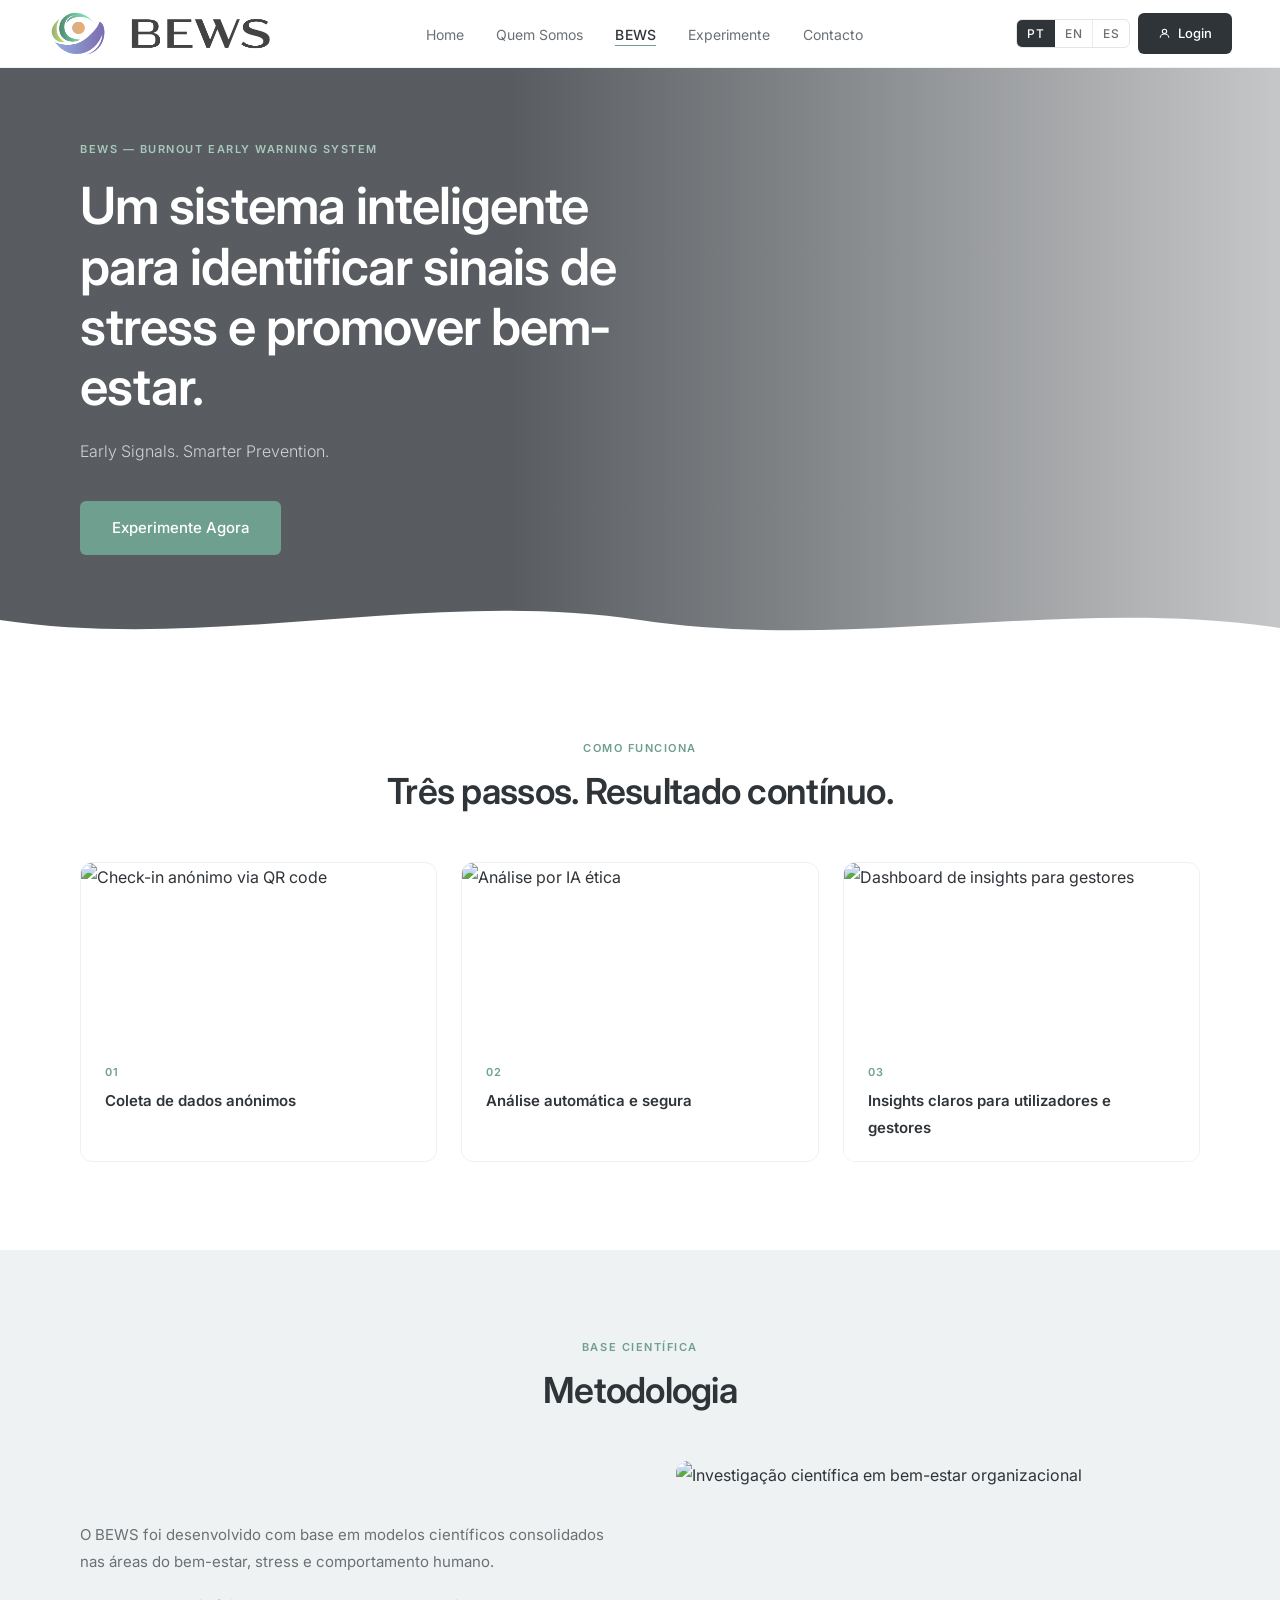
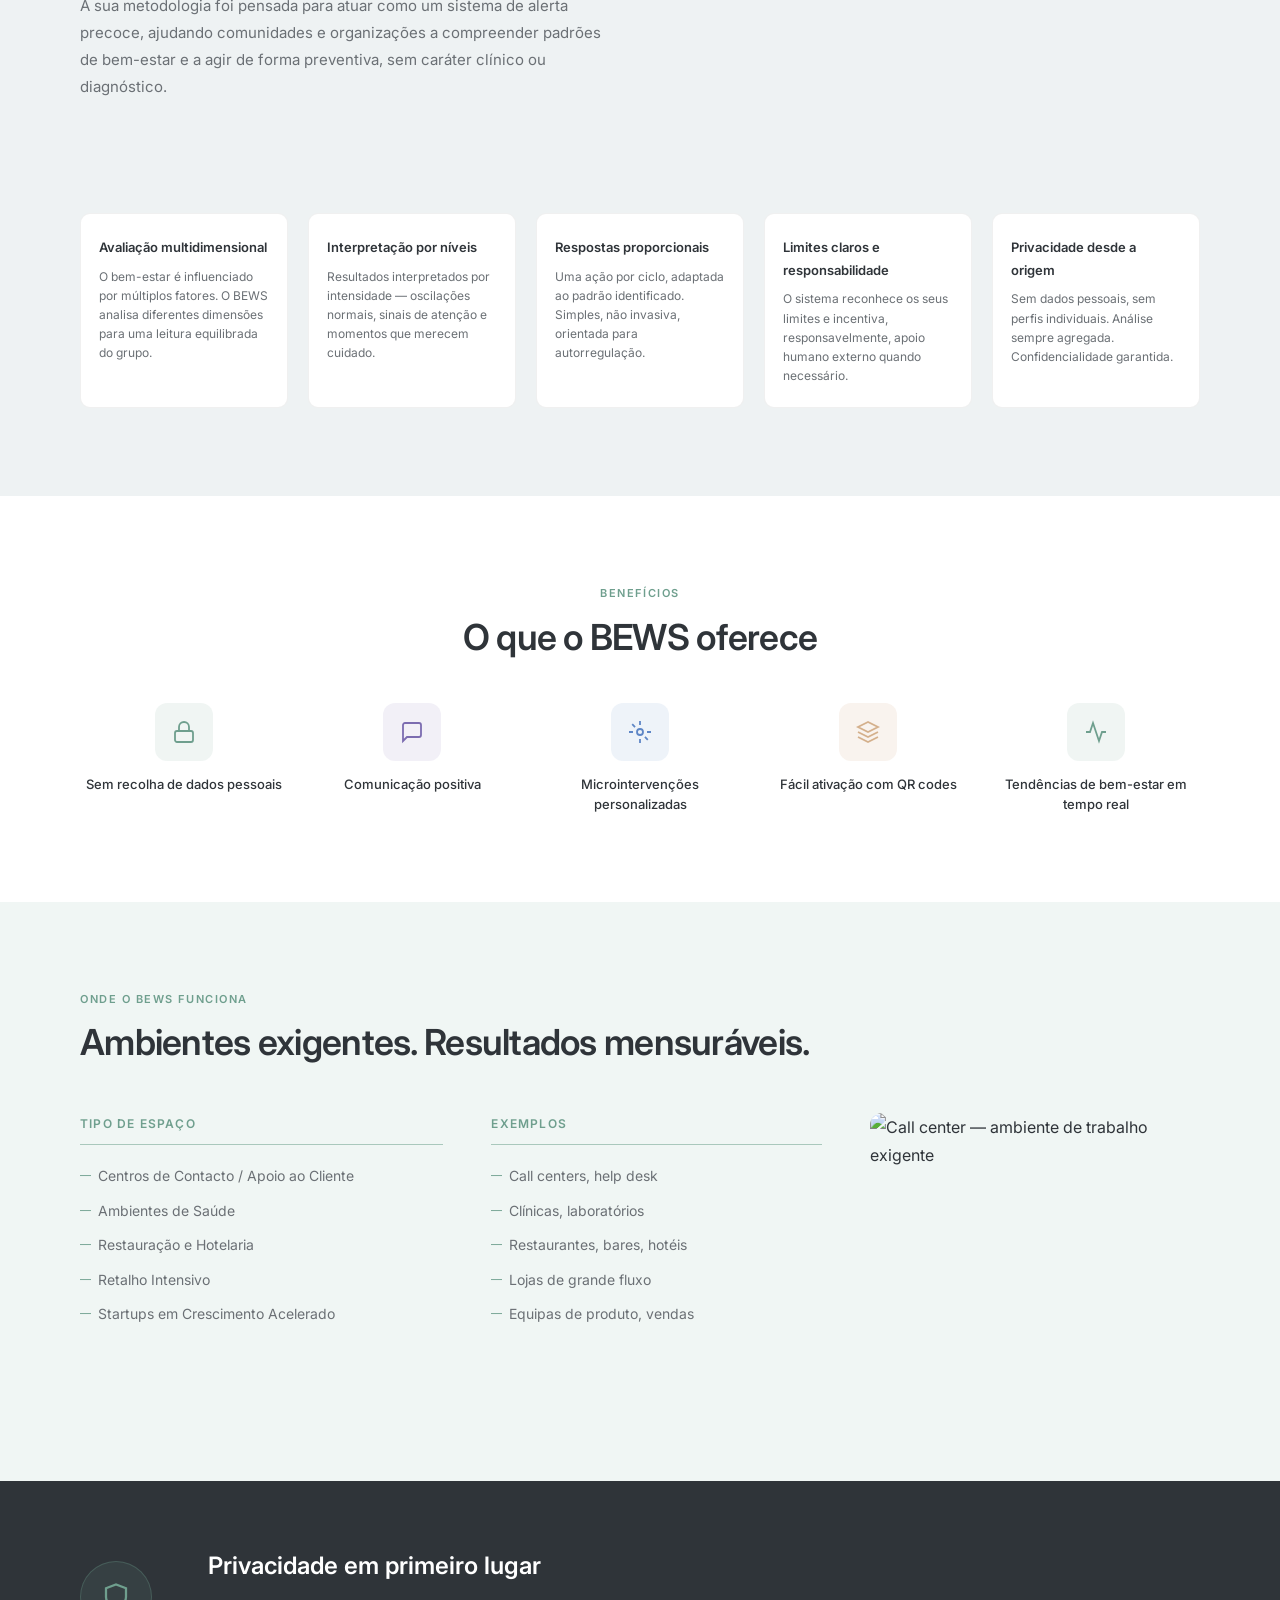
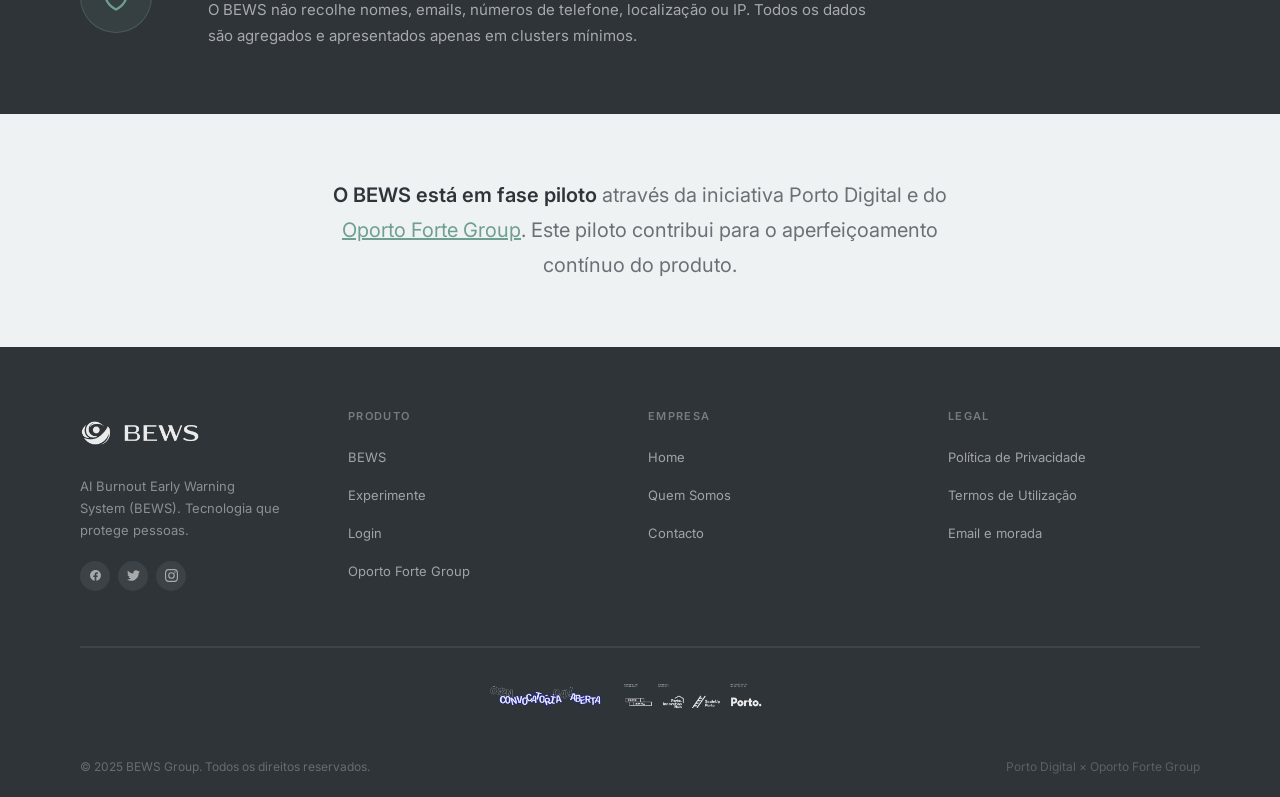
==== bews.html @ 330fe8b8 "Add horizontal logo banner to footer" ====
<!DOCTYPE html>
<html lang="pt">
<head>
<meta charset="UTF-8"/>
<meta name="viewport" content="width=device-width,initial-scale=1.0"/>
<title>BEWS — BEWS Group</title>
<link rel="preconnect" href="https://fonts.googleapis.com"/>
<link href="https://fonts.googleapis.com/css2?family=Inter:wght@300;400;500;600;700&display=swap" rel="stylesheet"/>
<link rel="stylesheet" href="assets/css/styles.css"/>
</head>
<body><nav class="navbar">
  <a class="nav-logo" href="index.html">
    <img src="assets/img/logo.png" alt="BEWS"/>
  </a>
  <ul class="nav-links"><li><a href="index.html" id="nv-home" data-i18n="nav.home">Home</a></li><li><a href="quem-somos.html" id="nv-about" data-i18n="nav.about">Quem Somos</a></li><li><a href="bews.html" id="nv-bews" class="active" data-i18n="nav.bews">BEWS</a></li><li><a href="experimente.html" id="nv-try" data-i18n="nav.try">Experimente</a></li><li><a href="contacto.html" id="nv-contact" data-i18n="nav.contact">Contacto</a></li></ul>
  <div class="nav-right">
    <div class="lang-sw">
      <button class="lang-opt" data-lang="pt" onclick="setLang('pt')">PT</button>
      <button class="lang-opt" data-lang="en" onclick="setLang('en')">EN</button>
      <button class="lang-opt" data-lang="es" onclick="setLang('es')">ES</button>
    </div>
    <a href="login.html" class="btn-login">
      <svg viewBox="0 0 24 24"><circle cx="12" cy="8" r="4"/><path d="M4 20c0-4 3.6-7 8-7s8 3 8 7"/></svg>
      <span data-i18n="nav.login">Login</span>
    </a>
  </div>
</nav>
<div class="page-wrap">

<section class="hero">
  <div class="hero-bg" style="background-image:url('https://images.unsplash.com/photo-1542744173-8e7e53415bb0?w=1400&auto=format&fit=crop&q=80')"></div>
  <div class="hero-ov"></div>
  <div class="hero-content">
    <p class="hero-eyebrow" data-i18n="bews.ey">BEWS — Burnout Early Warning System</p>
    <h1 data-i18n="bews.h1">Um sistema inteligente para identificar sinais de stress e promover bem-estar.</h1>
    <p class="hero-tagline" data-i18n="bews.tag">Early Signals. Smarter Prevention.</p>
    <div class="hero-btns"><a href="experimente.html" class="btn-sage" data-i18n="bews.btn">Experimente Agora</a></div>
  </div>
<div class="hero-wave"><svg viewBox="0 0 1440 64" xmlns="http://www.w3.org/2000/svg" preserveAspectRatio="none"><path d="M0,32 C240,64 480,0 720,32 C960,64 1200,8 1440,40 L1440,64 L0,64 Z" fill="#ffffff"/></svg></div>
</section>

<!-- COMO FUNCIONA -->
<section class="sec bg-white">
  <p class="eyebrow eyebrow-c" data-i18n="bews.how.ey">Como Funciona</p>
  <h2 class="sec-title" style="text-align:center" data-i18n="bews.how.t">Três passos. Resultado contínuo.</h2>
  <div class="how-cards">
    <div class="how-card">
      <div class="how-card-img"><img src="https://images.unsplash.com/photo-1581287053822-fd7bf4f4bfec?w=600&auto=format&fit=crop&q=80" alt="Check-in anónimo via QR code"/></div>
      <div class="how-card-body"><p class="how-card-num">01</p><h4 data-i18n="bews.h1c">Coleta de dados anónimos</h4></div>
    </div>
    <div class="how-card">
      <div class="how-card-img"><img src="https://images.unsplash.com/photo-1551288049-bebda4e38f71?w=600&auto=format&fit=crop&q=80" alt="Análise por IA ética"/></div>
      <div class="how-card-body"><p class="how-card-num">02</p><h4 data-i18n="bews.h2c">Análise automática e segura</h4></div>
    </div>
    <div class="how-card">
      <div class="how-card-img"><img src="https://images.unsplash.com/photo-1460925895917-afdab827c52f?w=600&auto=format&fit=crop&q=80" alt="Dashboard de insights para gestores"/></div>
      <div class="how-card-body"><p class="how-card-num">03</p><h4 data-i18n="bews.h3c">Insights claros para utilizadores e gestores</h4></div>
    </div>
  </div>
</section>

<!-- METODOLOGIA -->
<section class="sec bg-light">
  <p class="eyebrow eyebrow-c" data-i18n="bews.meth.ey">Base Científica</p>
  <h2 class="sec-title" style="text-align:center" data-i18n="bews.meth.t">Metodologia</h2>
  <div class="two-col" style="margin-top:48px">
    <div>
      <p style="font-size:15px;color:var(--mid);line-height:1.82;margin-bottom:16px" data-i18n="bews.meth.b1">O BEWS foi desenvolvido com base em modelos científicos consolidados nas áreas do bem-estar, stress e comportamento humano.</p>
      <p style="font-size:15px;color:var(--mid);line-height:1.82" data-i18n="bews.meth.b2">A sua metodologia foi pensada para atuar como um sistema de alerta precoce, ajudando comunidades e organizações a compreender padrões de bem-estar e a agir de forma preventiva, sem caráter clínico ou diagnóstico.</p>
    </div>
    <div class="photo" style="height:300px">
      <img src="https://images.unsplash.com/photo-1576671081837-49000212a370?w=800&auto=format&fit=crop&q=80" alt="Investigação científica em bem-estar organizacional"/>
    </div>
  </div>
  <div class="feat-grid">
    <div class="feat-item"><h4 data-i18n="f1.t">Avaliação multidimensional</h4><p data-i18n="f1.b">O bem-estar é influenciado por múltiplos fatores. O BEWS analisa diferentes dimensões para uma leitura equilibrada do grupo.</p></div>
    <div class="feat-item"><h4 data-i18n="f2.t">Interpretação por níveis</h4><p data-i18n="f2.b">Resultados interpretados por intensidade — oscilações normais, sinais de atenção e momentos que merecem cuidado.</p></div>
    <div class="feat-item"><h4 data-i18n="f3.t">Respostas proporcionais</h4><p data-i18n="f3.b">Uma ação por ciclo, adaptada ao padrão identificado. Simples, não invasiva, orientada para autorregulação.</p></div>
    <div class="feat-item"><h4 data-i18n="f4.t">Limites claros e responsabilidade</h4><p data-i18n="f4.b">O sistema reconhece os seus limites e incentiva, responsavelmente, apoio humano externo quando necessário.</p></div>
    <div class="feat-item"><h4 data-i18n="f5.t">Privacidade desde a origem</h4><p data-i18n="f5.b">Sem dados pessoais, sem perfis individuais. Análise sempre agregada. Confidencialidade garantida.</p></div>
  </div>
</section>

<!-- BENEFÍCIOS -->
<section class="sec bg-white">
  <p class="eyebrow eyebrow-c" data-i18n="bews.ben.ey">Benefícios</p>
  <h2 class="sec-title" style="text-align:center" data-i18n="bews.ben.t">O que o BEWS oferece</h2>
  <div class="ben-row">
    <div class="ben-item"><div class="ben-icon" style="background:rgba(111,159,142,.1)"><svg width="24" height="24" viewBox="0 0 24 24" fill="none" stroke="#6F9F8E" stroke-width="1.8"><rect x="3" y="11" width="18" height="11" rx="2"/><path d="M7 11V7a5 5 0 0110 0v4"/></svg></div><p data-i18n="b1">Sem recolha de dados pessoais</p></div>
    <div class="ben-item"><div class="ben-icon" style="background:rgba(124,108,176,.1)"><svg width="24" height="24" viewBox="0 0 24 24" fill="none" stroke="#7C6CB0" stroke-width="1.8"><path d="M21 15a2 2 0 01-2 2H7l-4 4V5a2 2 0 012-2h14a2 2 0 012 2z"/></svg></div><p data-i18n="b2">Comunicação positiva</p></div>
    <div class="ben-item"><div class="ben-icon" style="background:rgba(94,134,198,.1)"><svg width="24" height="24" viewBox="0 0 24 24" fill="none" stroke="#5E86C6" stroke-width="1.8"><circle cx="12" cy="12" r="3"/><path d="M12 1v4M12 19v4M4.22 4.22l2.83 2.83M16.95 16.95l2.83 2.83M1 12h4M19 12h4"/></svg></div><p data-i18n="b3">Microintervenções personalizadas</p></div>
    <div class="ben-item"><div class="ben-icon" style="background:rgba(212,176,140,.15)"><svg width="24" height="24" viewBox="0 0 24 24" fill="none" stroke="#D4B08C" stroke-width="1.8"><path d="M12 2L2 7l10 5 10-5-10-5zM2 17l10 5 10-5M2 12l10 5 10-5"/></svg></div><p data-i18n="b4">Fácil ativação com QR codes</p></div>
    <div class="ben-item"><div class="ben-icon" style="background:rgba(111,159,142,.1)"><svg width="24" height="24" viewBox="0 0 24 24" fill="none" stroke="#6F9F8E" stroke-width="1.8"><polyline points="22 12 18 12 15 21 9 3 6 12 2 12"/></svg></div><p data-i18n="b5">Tendências de bem-estar em tempo real</p></div>
  </div>
</section>

<!-- ONDE FUNCIONA -->
<section class="sec bg-sage">
  <p class="eyebrow" data-i18n="bews.where.ey">Onde o BEWS funciona</p>
  <h2 class="sec-title" style="margin-bottom:48px" data-i18n="bews.where.t">Ambientes exigentes. Resultados mensuráveis.</h2>
  <div class="where-grid">
    <div class="where-col">
      <h4 data-i18n="bews.wh1">Tipo de Espaço</h4>
      <ul>
        <li>Centros de Contacto / Apoio ao Cliente</li>
        <li>Ambientes de Saúde</li>
        <li>Restauração e Hotelaria</li>
        <li>Retalho Intensivo</li>
        <li>Startups em Crescimento Acelerado</li>
      </ul>
    </div>
    <div class="where-col">
      <h4 data-i18n="bews.wh2">Exemplos</h4>
      <ul>
        <li>Call centers, help desk</li>
        <li>Clínicas, laboratórios</li>
        <li>Restaurantes, bares, hotéis</li>
        <li>Lojas de grande fluxo</li>
        <li>Equipas de produto, vendas</li>
      </ul>
    </div>
    <div class="photo" style="height:280px">
      <img src="https://images.unsplash.com/photo-1560264280-88b68371db39?w=700&auto=format&fit=crop&q=80" alt="Call center — ambiente de trabalho exigente"/>
    </div>
  </div>
</section>

<!-- PRIVACIDADE -->
<section class="priv-strip">
  <div class="priv-badge"><svg width="30" height="30" viewBox="0 0 24 24" fill="none" stroke="#6F9F8E" stroke-width="1.8"><path d="M12 22s8-4 8-10V5l-8-3-8 3v7c0 6 8 10 8 10z"/></svg></div>
  <div>
    <h2 data-i18n="priv.t">Privacidade em primeiro lugar</h2>
    <p data-i18n="priv.b">O BEWS não recolhe nomes, emails, números de telefone, localização ou IP. Todos os dados são agregados e apresentados apenas em clusters mínimos.</p>
  </div>
</section>

<!-- PILOTO -->
<section class="pilot">
  <p><strong>O BEWS está em fase piloto</strong> através da iniciativa Porto Digital e do <a href="oportoforte.html" style="color:var(--sage);text-decoration:underline">Oporto Forte Group</a>. Este piloto contribui para o aperfeiçoamento contínuo do produto.</p>
</section>

</div>
<footer class="footer">
  <div class="footer-main">
    <div>
      <div class="footer-logo"><img src="assets/img/logo.png" alt="BEWS"/></div>
      <p class="footer-tagline" data-i18n="footer.tag">AI Burnout Early Warning System (BEWS). Tecnologia que protege pessoas.</p>
      <div class="footer-social">
  <div class="soc"><svg viewBox="0 0 24 24"><path d="M12 2C6.477 2 2 6.477 2 12c0 4.991 3.657 9.128 8.438 9.879V14.89h-2.54V12h2.54V9.797c0-2.506 1.492-3.89 3.777-3.89 1.094 0 2.238.195 2.238.195v2.46h-1.26c-1.243 0-1.63.771-1.63 1.562V12h2.773l-.443 2.89h-2.33v6.989C18.343 21.129 22 16.99 22 12c0-5.523-4.477-10-10-10z"/></svg></div>
  <div class="soc"><svg viewBox="0 0 24 24"><path d="M23.953 4.57a10 10 0 01-2.825.775 4.958 4.958 0 002.163-2.723c-.951.555-2.005.959-3.127 1.184a4.92 4.92 0 00-8.384 4.482C7.69 8.095 4.067 6.13 1.64 3.162a4.822 4.822 0 00-.666 2.475c0 1.71.87 3.213 2.188 4.096a4.904 4.904 0 01-2.228-.616v.06a4.923 4.923 0 003.946 4.827 4.996 4.996 0 01-2.212.085 4.936 4.936 0 004.604 3.417 9.867 9.867 0 01-6.102 2.105c-.39 0-.779-.023-1.17-.067a13.995 13.995 0 007.557 2.209c9.053 0 13.998-7.496 13.998-13.985 0-.21 0-.42-.015-.63A9.935 9.935 0 0024 4.59z"/></svg></div>
  <div class="soc"><svg viewBox="0 0 24 24"><path d="M12 0C8.74 0 8.333.015 7.053.072 5.775.132 4.905.333 4.14.63c-.789.306-1.459.717-2.126 1.384S.935 3.35.63 4.14C.333 4.905.131 5.775.072 7.053.012 8.333 0 8.74 0 12c0 3.259.014 3.668.072 4.948.06 1.277.261 2.148.558 2.913.306.788.717 1.459 1.384 2.126.667.666 1.336 1.079 2.126 1.384.766.296 1.636.499 2.913.558C8.333 23.988 8.74 24 12 24s3.668-.014 4.948-.072c1.277-.06 2.148-.262 2.913-.558.788-.306 1.459-.718 2.126-1.384.666-.667 1.079-1.335 1.384-2.126.296-.765.499-1.636.558-2.913.06-1.28.072-1.689.072-4.948 0-3.259-.014-3.667-.072-4.947-.06-1.277-.262-2.149-.558-2.913-.306-.789-.718-1.459-1.384-2.126C21.319 1.347 20.651.935 19.86.63c-.765-.297-1.636-.499-2.913-.558C15.667.012 15.26 0 12 0zm0 2.16c3.203 0 3.585.016 4.85.071 1.17.055 1.805.249 2.227.415.562.217.96.477 1.382.896.419.42.679.819.896 1.381.164.422.36 1.057.413 2.227.057 1.266.07 1.646.07 4.85s-.015 3.585-.074 4.85c-.061 1.17-.256 1.805-.421 2.227-.224.562-.479.96-.899 1.382-.419.419-.824.679-1.38.896-.42.164-1.065.36-2.235.413-1.274.057-1.649.07-4.859.07-3.211 0-3.586-.015-4.859-.074-1.171-.061-1.816-.256-2.236-.421-.569-.224-.96-.479-1.379-.899-.421-.419-.69-.824-.9-1.38-.165-.42-.359-1.065-.42-2.235-.045-1.26-.061-1.649-.061-4.844 0-3.196.016-3.586.061-4.861.061-1.17.255-1.814.42-2.234.21-.57.479-.96.9-1.381.419-.419.81-.689 1.379-.898.42-.166 1.051-.361 2.221-.421 1.275-.045 1.65-.06 4.859-.06zm0 3.678a6.162 6.162 0 100 12.324 6.162 6.162 0 000-12.324zM12 16c-2.21 0-4-1.79-4-4s1.79-4 4-4 4 1.79 4 4-1.79 4-4 4zm6.406-11.845a1.44 1.44 0 100 2.881 1.44 1.44 0 000-2.881z"/></svg></div>
</div>
    </div>
    <div class="footer-col">
      <h5 data-i18n="footer.c1h">Produto</h5>
      <ul>
        <li><a href="bews.html" data-i18n="nav.bews">BEWS</a></li>
        <li><a href="experimente.html" data-i18n="nav.try">Experimente</a></li>
        <li><a href="login.html" data-i18n="nav.login">Login</a></li>
        <li><a href="oportoforte.html">Oporto Forte Group</a></li>
      </ul>
    </div>
    <div class="footer-col">
      <h5 data-i18n="footer.c2h">Empresa</h5>
      <ul>
        <li><a href="index.html" data-i18n="nav.home">Home</a></li>
        <li><a href="quem-somos.html" data-i18n="nav.about">Quem Somos</a></li>
        <li><a href="contacto.html" data-i18n="nav.contact">Contacto</a></li>
      </ul>
    </div>
    <div class="footer-col">
      <h5 data-i18n="footer.c3h">Legal</h5>
      <ul>
        <li><a href="politica-privacidade.html" data-i18n="footer.priv">Política de Privacidade</a></li>
        <li><a href="termos-utilizacao.html" data-i18n="footer.terms">Termos de Utilização</a></li>
        <li><a href="email-morada.html" data-i18n="footer.addr">Email e morada</a></li>
      </ul>
    </div>
  </div>
    <div class="footer-banner">
      <img src="assets/img/banner_logohorizontal_branco.png" alt="BEWS Group Partners Banner">
    </div>
  <div class="footer-bottom">
    <p class="footer-copy" data-i18n="footer.copy">© 2025 BEWS Group. Todos os direitos reservados.</p>
    <p class="footer-built" data-i18n="footer.built">Porto Digital × Oporto Forte Group</p>
  </div>
</footer>
<script src="assets/js/main.js"></script>
</body></html>
---- assets/css/styles.css ----
*,*::before,*::after{box-sizing:border-box;margin:0;padding:0}
:root{
  --sage:#6F9F8E;--blue:#5E86C6;--purple:#7C6CB0;--sand:#D4B08C;
  --sage-l:#A9C8BC;--blue-l:#B7C9E8;--lav:#C8C2E6;--sand-l:#E9D6C2;
  --dark:#2F3439;--mid:#6B7075;--light:#EEF2F3;--white:#FFFFFF;
  --sage-mist:#F0F6F4;--sand-mist:#FAF6F1;
  --font:'Inter',sans-serif;
}
html{scroll-behavior:smooth}
body{font-family:var(--font);font-size:16px;line-height:1.75;color:var(--dark);background:var(--white);overflow-x:hidden}
img{max-width:100%;display:block}
a{text-decoration:none;color:inherit}
button{font-family:var(--font);cursor:pointer}

/* ─── NAVBAR ─── */
.navbar{
  position:fixed;top:0;left:0;right:0;z-index:1000;
  height:68px;padding:0 48px;
  display:flex;align-items:center;justify-content:space-between;gap:24px;
  background:rgba(255,255,255,0.97);
  backdrop-filter:blur(12px);
  border-bottom:1px solid rgba(111,159,142,0.13);
}
.nav-logo{display:flex;align-items:center;cursor:pointer;flex-shrink:0}
.nav-logo img{height:48px;width:auto;object-fit:contain;mix-blend-mode:multiply}
.nav-links{display:flex;align-items:center;gap:32px;list-style:none;flex:1;justify-content:center}
.nav-links a{
  font-size:14px;font-weight:400;color:var(--mid);
  transition:color .2s;letter-spacing:0.005em;white-space:nowrap;
}
.nav-links a:hover,.nav-links a.active{color:var(--dark)}
.nav-links a.active{font-weight:500;border-bottom:1.5px solid var(--sage);padding-bottom:2px}
.nav-right{display:flex;align-items:center;gap:8px;flex-shrink:0}
.lang-sw{display:flex;align-items:center;border:1px solid rgba(0,0,0,0.1);border-radius:6px;overflow:hidden}
.lang-opt{
  background:none;border:none;
  font-size:12px;font-weight:500;letter-spacing:0.04em;
  color:var(--mid);padding:6px 10px;
  cursor:pointer;transition:background .15s,color .15s;
  border-right:1px solid rgba(0,0,0,0.08);
}
.lang-opt:last-child{border-right:none}
.lang-opt:hover{background:var(--light);color:var(--dark)}
.lang-opt.active{background:var(--dark);color:var(--white)}

/* BUTTONS */
.btn-login{
  background:var(--dark);color:var(--white);
  border:none;border-radius:6px;
  font-size:13px;font-weight:500;padding:9px 20px;
  transition:opacity .2s,transform .15s;display:inline-flex;align-items:center;gap:7px;
}
.btn-login:hover{opacity:.85;transform:translateY(-1px)}
.btn-login svg{width:13px;height:13px;stroke:currentColor;fill:none;stroke-width:2}
.btn-sage{
  background:var(--sage);color:var(--white);
  border:none;border-radius:6px;font-size:15px;font-weight:500;
  padding:14px 32px;transition:opacity .2s,transform .15s;display:inline-block;
}
.btn-sage:hover{opacity:.88;transform:translateY(-1px)}
.btn-sage-sm{background:var(--sage);color:var(--white);border:none;border-radius:6px;font-size:14px;font-weight:500;padding:11px 22px;transition:opacity .2s,transform .15s;display:inline-block}
.btn-sage-sm:hover{opacity:.88;transform:translateY(-1px)}
.btn-outline-white{
  background:transparent;color:var(--white);
  border:1.5px solid rgba(255,255,255,0.65);border-radius:6px;
  font-size:15px;font-weight:500;padding:13px 30px;
  transition:background .2s;display:inline-block;
}
.btn-outline-white:hover{background:rgba(255,255,255,0.1)}
.btn-outline-dark{
  background:transparent;color:var(--dark);
  border:1.5px solid var(--dark);border-radius:6px;
  font-size:14px;font-weight:500;padding:11px 22px;
  transition:background .2s,color .2s;display:inline-block;
}
.btn-outline-dark:hover{background:var(--dark);color:var(--white)}

/* ─── PAGE WRAPPER ─── */
.page-wrap{padding-top:68px}

/* ─── HERO ─── */
.hero{
  position:relative;min-height:580px;
  display:flex;align-items:flex-end;overflow:hidden;
}
.hero-center{align-items:center;justify-content:center;text-align:center}
.hero-bg{position:absolute;inset:0;background-size:cover;background-position:center}
.hero-ov{position:absolute;inset:0;background:linear-gradient(to right,rgba(47,52,57,.8) 40%,rgba(47,52,57,.28) 100%)}
.hero-ov-center{position:absolute;inset:0;background:linear-gradient(to bottom,rgba(47,52,57,.72),rgba(47,52,57,.55))}
.hero-content{position:relative;z-index:2;padding:72px 80px 96px;max-width:700px}
.hero-content-center{position:relative;z-index:2;padding:80px 40px 100px;max-width:640px;margin:0 auto;text-align:center}
.hero-eyebrow{font-size:11px;font-weight:600;letter-spacing:.14em;text-transform:uppercase;color:var(--sage-l);margin-bottom:16px}
.hero h1{font-size:clamp(30px,4vw,52px);font-weight:600;color:var(--white);line-height:1.18;margin-bottom:20px;letter-spacing:-.02em}
.hero-tagline{font-size:16px;color:rgba(255,255,255,.72);max-width:480px;margin-bottom:36px;font-weight:300}
.hero-tagline-c{font-size:16px;color:rgba(255,255,255,.72);max-width:480px;margin:0 auto 36px;font-weight:300}
.hero-btns{display:flex;gap:14px;flex-wrap:wrap}
.hero-btns-c{display:flex;gap:14px;flex-wrap:wrap;justify-content:center}
.hero-wave{position:absolute;bottom:-1px;left:0;right:0;line-height:0;z-index:2}
.hero-wave svg{width:100%;height:64px}

/* ─── SECTIONS ─── */
.sec{padding:88px 80px}
.sec-sm{padding:64px 80px}
.bg-white{background:var(--white)}
.bg-light{background:var(--light)}
.bg-dark{background:var(--dark)}
.bg-sage{background:var(--sage-mist)}
.bg-sand{background:var(--sand-mist)}

.eyebrow{font-size:11px;font-weight:600;letter-spacing:.14em;text-transform:uppercase;color:var(--sage);margin-bottom:12px}
.eyebrow-c{text-align:center}
.sec-title{font-size:clamp(24px,2.8vw,38px);font-weight:600;letter-spacing:-.02em;line-height:1.22;margin-bottom:16px}
.sec-body{font-size:15px;color:var(--mid);max-width:540px;line-height:1.82;margin-bottom:28px}

/* ─── TWO-COL ─── */
.two-col{display:grid;grid-template-columns:1fr 1fr;gap:72px;align-items:center}
.two-col.flip>*:first-child{order:2}
.two-col.flip>*:last-child{order:1}

/* ─── PHOTO ─── */
.photo{border-radius:12px;overflow:hidden}
.ph-tall{height:440px}
.ph-mid{height:340px}
.ph-sm{height:260px}
.photo img{width:100%;height:100%;object-fit:cover}
.photo-round{border-radius:50%;overflow:hidden;max-width:340px;margin:0 auto}
.photo-round img{width:100%;aspect-ratio:1;object-fit:cover}

/* ─── PILLAR CARDS ─── */
.pillars{display:grid;grid-template-columns:repeat(3,1fr);gap:24px;margin-top:52px}
.p-card{background:var(--white);border-radius:12px;border:1px solid rgba(111,159,142,.15);overflow:hidden;transition:transform .2s,box-shadow .2s}
.p-card:hover{transform:translateY(-4px);box-shadow:0 12px 32px rgba(47,52,57,.08)}
.p-card-img{height:196px;overflow:hidden}
.p-card-img img{width:100%;height:100%;object-fit:cover}
.p-card-body{padding:24px}
.p-icon{width:36px;height:36px;border-radius:8px;display:flex;align-items:center;justify-content:center;margin-bottom:14px}
.p-card h3{font-size:15px;font-weight:600;margin-bottom:8px}
.p-card p{font-size:14px;color:var(--mid);line-height:1.7}

/* ─── HOW CARDS ─── */
.how-cards{display:grid;grid-template-columns:repeat(3,1fr);gap:24px;margin-top:48px}
.how-card{border-radius:12px;overflow:hidden;border:1px solid rgba(0,0,0,.06)}
.how-card-img{height:180px;overflow:hidden}
.how-card-img img{width:100%;height:100%;object-fit:cover}
.how-card-body{padding:20px 24px;background:var(--white)}
.how-card-num{font-size:11px;font-weight:600;letter-spacing:.1em;color:var(--sage);margin-bottom:6px}
.how-card-body h4{font-size:15px;font-weight:600}

/* ─── FEATURES ─── */
.feat-grid{display:grid;grid-template-columns:repeat(5,1fr);gap:20px;margin-top:52px}
.feat-item{padding:22px 18px;background:var(--white);border-radius:10px;border:1px solid rgba(0,0,0,.06)}
.feat-item h4{font-size:13px;font-weight:600;margin-bottom:8px}
.feat-item p{font-size:12px;color:var(--mid);line-height:1.6}

/* ─── BENEFITS ─── */
.ben-row{display:grid;grid-template-columns:repeat(5,1fr);gap:20px;margin-top:44px}
.ben-item{text-align:center}
.ben-icon{width:58px;height:58px;border-radius:12px;margin:0 auto 14px;display:flex;align-items:center;justify-content:center}
.ben-item p{font-size:13px;font-weight:500;color:var(--dark);line-height:1.5}

/* ─── WHERE WORKS ─── */
.where-grid{display:grid;grid-template-columns:1.1fr 1fr 1fr;gap:48px;align-items:start}
.where-col h4{font-size:12px;font-weight:600;letter-spacing:.1em;text-transform:uppercase;color:var(--sage);margin-bottom:14px;padding-bottom:10px;border-bottom:1.5px solid var(--sage-l)}
.where-col ul{list-style:none}
.where-col li{font-size:14px;color:var(--mid);padding:5px 0 5px 18px;position:relative}
.where-col li::before{content:'—';position:absolute;left:0;color:var(--sage);font-size:11px;top:7px}

/* ─── PRIVACY STRIP ─── */
.priv-strip{background:var(--dark);padding:64px 80px;display:grid;grid-template-columns:80px 1fr;gap:48px;align-items:center}
.priv-badge{width:72px;height:72px;border-radius:50%;background:rgba(111,159,142,.12);border:1.5px solid rgba(111,159,142,.3);display:flex;align-items:center;justify-content:center;flex-shrink:0}
.priv-strip h2{font-size:24px;font-weight:600;color:var(--white);margin-bottom:10px}
.priv-strip p{font-size:15px;color:rgba(255,255,255,.58);max-width:660px}

/* ─── PILOT ─── */
.pilot{background:var(--light);padding:64px 80px;text-align:center}
.pilot p{font-size:clamp(16px,1.8vw,20px);font-weight:400;max-width:680px;margin:0 auto;color:var(--mid);line-height:1.75}
.pilot strong{color:var(--dark);font-weight:600}

/* ─── STEPS ─── */
.steps{display:grid;grid-template-columns:repeat(5,1fr);gap:0;margin-top:52px;position:relative}
.steps::before{content:'';position:absolute;top:27px;left:10%;right:10%;height:1px;background:var(--sage-l);z-index:0}
.step{text-align:center;position:relative;z-index:1}
.step-dot{width:54px;height:54px;border-radius:50%;background:var(--white);border:2px solid var(--sage);display:flex;align-items:center;justify-content:center;margin:0 auto 14px;font-size:13px;font-weight:600;color:var(--sage)}
.step-dot.final{background:var(--sage);color:var(--white)}
.step h4{font-size:14px;font-weight:500;color:var(--dark)}

/* ─── LISTS ─── */
.dot-list{list-style:none;margin-top:4px}
.dot-list li{font-size:15px;padding:9px 0 9px 26px;position:relative;border-bottom:1px solid rgba(0,0,0,.05)}
.dot-list li::before{content:'';position:absolute;left:0;top:18px;width:8px;height:8px;border-radius:50%;background:var(--sage)}
.vals-list{list-style:none;margin-top:8px}
.vals-list li{font-size:16px;padding:9px 0 9px 26px;position:relative;color:var(--dark);border-bottom:1px solid rgba(0,0,0,.05)}
.vals-list li::before{content:'';position:absolute;left:0;top:18px;width:8px;height:8px;border-radius:50%;background:var(--sage)}
.check-list{list-style:none;margin-top:8px}
.check-list li{font-size:15px;padding:8px 0 8px 26px;position:relative;color:var(--mid);border-bottom:1px solid rgba(0,0,0,.05)}
.check-list li::before{content:'✓';position:absolute;left:0;color:var(--sage);font-weight:600;font-size:13px;top:10px}

/* ─── COMPETENCIES ─── */
.comp-list{margin-top:12px}
.comp-item{padding:24px 0;border-bottom:1px solid rgba(0,0,0,.07)}
.comp-item:first-child{border-top:1px solid rgba(0,0,0,.07)}
.comp-head{display:flex;align-items:center;gap:12px;margin-bottom:8px}
.comp-dot{width:8px;height:8px;border-radius:50%;flex-shrink:0}
.comp-item h4{font-size:17px;font-weight:600}
.comp-item p{font-size:14px;color:var(--mid);padding-left:20px}

/* ─── FUTURE STRIP ─── */
.future{background:linear-gradient(135deg,#F0F6F4 0%,#EEF2F3 100%);padding:80px;text-align:center}
.future h2{font-size:28px;font-weight:600;margin-bottom:20px;letter-spacing:-.02em}
.future p{font-size:15px;color:var(--mid);max-width:640px;margin:0 auto;line-height:1.82}

/* ─── CTA SECTION ─── */
.cta-sec{padding:88px 80px;text-align:center}
.cta-sec h2{font-size:clamp(22px,2.5vw,34px);font-weight:600;margin-bottom:24px;letter-spacing:-.02em}

/* ─── CHIPS & PILLS ─── */
.chips{display:flex;flex-wrap:wrap;gap:8px;margin:16px 0}
.chip{font-size:12px;font-weight:500;padding:5px 12px;border-radius:20px;background:rgba(111,159,142,.1);color:var(--sage);border:1px solid rgba(111,159,142,.2)}
.pill{display:inline-block;font-size:11px;font-weight:600;letter-spacing:.1em;text-transform:uppercase;padding:5px 14px;border-radius:20px;margin-bottom:16px;background:rgba(111,159,142,.1);color:var(--sage)}

/* ─── CONTACT ─── */
.contact-grid{display:grid;grid-template-columns:1fr 1fr;gap:80px;align-items:start}
.cf label{display:block;font-size:13px;font-weight:500;margin-bottom:6px}
.cf .f-row{display:grid;grid-template-columns:1fr 1fr;gap:16px}
.cf .field{margin-bottom:18px}
.cf input,.cf textarea{width:100%;font-family:var(--font);font-size:14px;border:1px solid rgba(0,0,0,.12);border-radius:6px;padding:10px 14px;color:var(--dark);background:var(--white);outline:none;transition:border-color .2s}
.cf input:focus,.cf textarea:focus{border-color:var(--sage)}
.cf textarea{resize:vertical;min-height:110px}
.cf .pnote{font-size:12px;color:var(--mid);margin-top:14px;line-height:1.6}
.ci h3{font-size:20px;font-weight:600;margin-bottom:12px}
.ci p{font-size:14px;color:var(--mid);margin-bottom:28px;line-height:1.8}
.ci-detail{margin-bottom:20px}
.ci-lbl{font-size:11px;font-weight:600;letter-spacing:.1em;text-transform:uppercase;color:var(--sage);margin-bottom:4px}
.ci-detail a{font-size:14px;color:var(--blue);text-decoration:underline}

/* ─── HERO BOTTOM ─── */
.hero-btm{position:relative;min-height:320px;overflow:hidden;display:flex;align-items:center}
.hero-btm .hero-bg{position:absolute;inset:0;background-size:cover;background-position:center}
.hero-btm .hero-ov{position:absolute;inset:0;background:linear-gradient(to right,rgba(47,52,57,.85) 45%,rgba(47,52,57,.3) 100%)}
.hero-btm-content{position:relative;z-index:2;padding:60px 80px}
.hero-btm h2{font-size:clamp(24px,3vw,42px);font-weight:600;color:var(--white);line-height:1.2;margin-bottom:24px;letter-spacing:-.02em}

/* ─── LOGIN ─── */
.login-wrap{min-height:calc(100vh - 68px);display:flex;align-items:center;justify-content:center;background:linear-gradient(135deg,var(--sage-mist) 0%,var(--light) 50%,var(--sand-mist) 100%);padding:40px 24px}
.login-card{background:var(--white);border-radius:16px;border:1px solid rgba(111,159,142,.15);padding:48px 44px;width:100%;max-width:420px;box-shadow:0 4px 32px rgba(47,52,57,.06)}
.login-logo{text-align:center;margin-bottom:28px}
.login-logo img{height:64px;width:auto;margin:0 auto;mix-blend-mode:multiply}
.login-title{font-size:22px;font-weight:600;text-align:center;margin-bottom:6px;letter-spacing:-.02em}
.login-sub{font-size:14px;color:var(--mid);text-align:center;margin-bottom:28px}
.lf label{display:block;font-size:13px;font-weight:500;margin-bottom:6px}
.lf .lf-field{margin-bottom:18px}
.lf input{width:100%;font-family:var(--font);font-size:14px;border:1px solid rgba(0,0,0,.12);border-radius:8px;padding:12px 14px;color:var(--dark);background:var(--white);outline:none;transition:border-color .2s}
.lf input:focus{border-color:var(--sage)}
.btn-login-submit{width:100%;background:var(--dark);color:var(--white);border:none;border-radius:8px;font-size:15px;font-weight:500;padding:14px;cursor:pointer;margin-top:6px;transition:opacity .2s}
.btn-login-submit:hover{opacity:.85}
.lf-links{display:flex;justify-content:space-between;margin-top:18px}
.lf-links a{font-size:13px;color:var(--mid);text-decoration:underline;cursor:pointer}
.login-divider{height:1px;background:rgba(0,0,0,.07);margin:22px 0}
.login-note{font-size:13px;color:var(--mid);text-align:center;line-height:1.6}
.login-note a{color:var(--sage);cursor:pointer}

/* ─── STATIC PAGES (Privacy, Terms, etc.) ─── */
.static-wrap{max-width:760px;margin:0 auto;padding:80px}
.static-wrap h1{font-size:clamp(26px,3vw,38px);font-weight:600;margin-bottom:10px;letter-spacing:-.02em}
.static-wrap .last-updated{font-size:13px;color:var(--mid);margin-bottom:48px}
.static-wrap h2{font-size:20px;font-weight:600;margin:40px 0 12px}
.static-wrap h3{font-size:16px;font-weight:600;margin:24px 0 10px}
.static-wrap p{font-size:15px;color:var(--mid);line-height:1.82;margin-bottom:16px}
.static-wrap ul{list-style:none;margin-bottom:16px}
.static-wrap ul li{font-size:15px;color:var(--mid);padding:4px 0 4px 22px;position:relative;line-height:1.7}
.static-wrap ul li::before{content:'—';position:absolute;left:0;color:var(--sage);font-size:12px;top:6px}
.static-wrap a{color:var(--blue);text-decoration:underline}
.static-divider{height:1px;background:rgba(0,0,0,.07);margin:40px 0}

/* ─── ADDRESS BOX ─── */
.addr-grid{display:grid;grid-template-columns:1fr 1fr;gap:40px;margin-top:40px}
.addr-box{background:var(--white);border:1px solid rgba(111,159,142,.18);border-radius:12px;padding:28px}
.addr-box h3{font-size:16px;font-weight:600;margin-bottom:16px;color:var(--dark)}
.addr-row{display:flex;align-items:flex-start;gap:12px;margin-bottom:14px}
.addr-row svg{flex-shrink:0;margin-top:2px}
.addr-row p{font-size:14px;color:var(--mid);line-height:1.6}
.addr-row a{font-size:14px;color:var(--blue);text-decoration:underline}

/* ─── OFGROUP PAGE ─── */
.ofg-badge{display:inline-flex;align-items:center;gap:12px;background:var(--white);border:1px solid rgba(111,159,142,.2);border-radius:8px;padding:12px 20px;margin-bottom:28px}
.ofg-badge span{font-size:13px;font-weight:500;color:var(--dark)}
.ofg-grid{display:grid;grid-template-columns:repeat(3,1fr);gap:24px;margin-top:48px}
.ofg-card{background:var(--white);border-radius:12px;border:1px solid rgba(0,0,0,.07);padding:28px}
.ofg-card-icon{width:44px;height:44px;border-radius:10px;display:flex;align-items:center;justify-content:center;margin-bottom:16px}
.ofg-card h4{font-size:15px;font-weight:600;margin-bottom:10px}
.ofg-card p{font-size:14px;color:var(--mid);line-height:1.7}
.quote-block{border-left:3px solid var(--sage);padding:20px 28px;background:var(--sage-mist);border-radius:0 8px 8px 0;margin:32px 0}
.quote-block p{font-size:15px;color:var(--dark);line-height:1.8;font-style:italic;margin:0}

/* ─── FOOTER ─── */
.footer{background:var(--dark);padding:60px 80px 0}
.footer-main{display:grid;grid-template-columns:220px 1fr 1fr 1fr;gap:48px;padding-bottom:52px;border-bottom:1px solid rgba(255,255,255,.08);align-items:start}
.footer-logo{width:120px;height:52px;display:flex;align-items:center;margin-bottom:16px}
.footer-logo img{max-width:120px;max-height:52px;object-fit:contain;filter:brightness(0) invert(1);opacity:.9}
.footer-tagline{font-size:13px;color:rgba(255,255,255,.45);line-height:1.7;max-width:200px;margin-bottom:20px}
.footer-social{display:flex;gap:8px}
.soc{width:30px;height:30px;border-radius:50%;background:rgba(255,255,255,.07);display:flex;align-items:center;justify-content:center;transition:background .2s;cursor:pointer}
.soc:hover{background:rgba(255,255,255,.14)}
.soc svg{width:13px;height:13px;fill:rgba(255,255,255,.55)}
.footer-col h5{font-size:11px;font-weight:600;letter-spacing:.12em;text-transform:uppercase;color:rgba(255,255,255,.35);margin-bottom:16px}
.footer-col ul{list-style:none}
.footer-col li{margin-bottom:10px}
.footer-col a{font-size:13px;color:rgba(255,255,255,.55);cursor:pointer;transition:color .2s}
.footer-col a:hover{color:var(--white)}
.footer-bottom{padding:20px 0;display:flex;justify-content:space-between;align-items:center}
.footer-copy{font-size:12px;color:rgba(255,255,255,.28)}
.footer-built{font-size:12px;color:rgba(255,255,255,.22)}
.footer-banner{padding:24px 0 16px;border-top:1px solid rgba(255,255,255,.08);display:flex;justify-content:center;align-items:center}
.footer-banner img{width:auto;height:48px;object-fit:contain;opacity:0.9;transition:opacity 0.2s}
.footer-banner img:hover{opacity:1}

@media(max-width:960px){
  .navbar{padding:0 20px}
  .nav-links{display:none}
  .sec,.sec-sm{padding:56px 24px}
  .hero-content{padding:48px 24px 80px}
  .two-col,.pillars,.how-cards,.feat-grid,.ben-row,.where-grid,.contact-grid,.addr-grid,.ofg-grid{grid-template-columns:1fr}
  .two-col.flip>*{order:unset!important}
  .steps{grid-template-columns:1fr 1fr;gap:20px}
  .steps::before{display:none}
  .priv-strip{grid-template-columns:1fr;padding:48px 24px}
  .pilot,.future,.cta-sec{padding:52px 24px}
  .footer{padding:48px 24px 0}
  .footer-main{grid-template-columns:1fr 1fr;gap:32px}
  .hero-btm-content{padding:48px 24px}
  .login-card{padding:36px 24px}
  .static-wrap{padding:48px 24px}
}
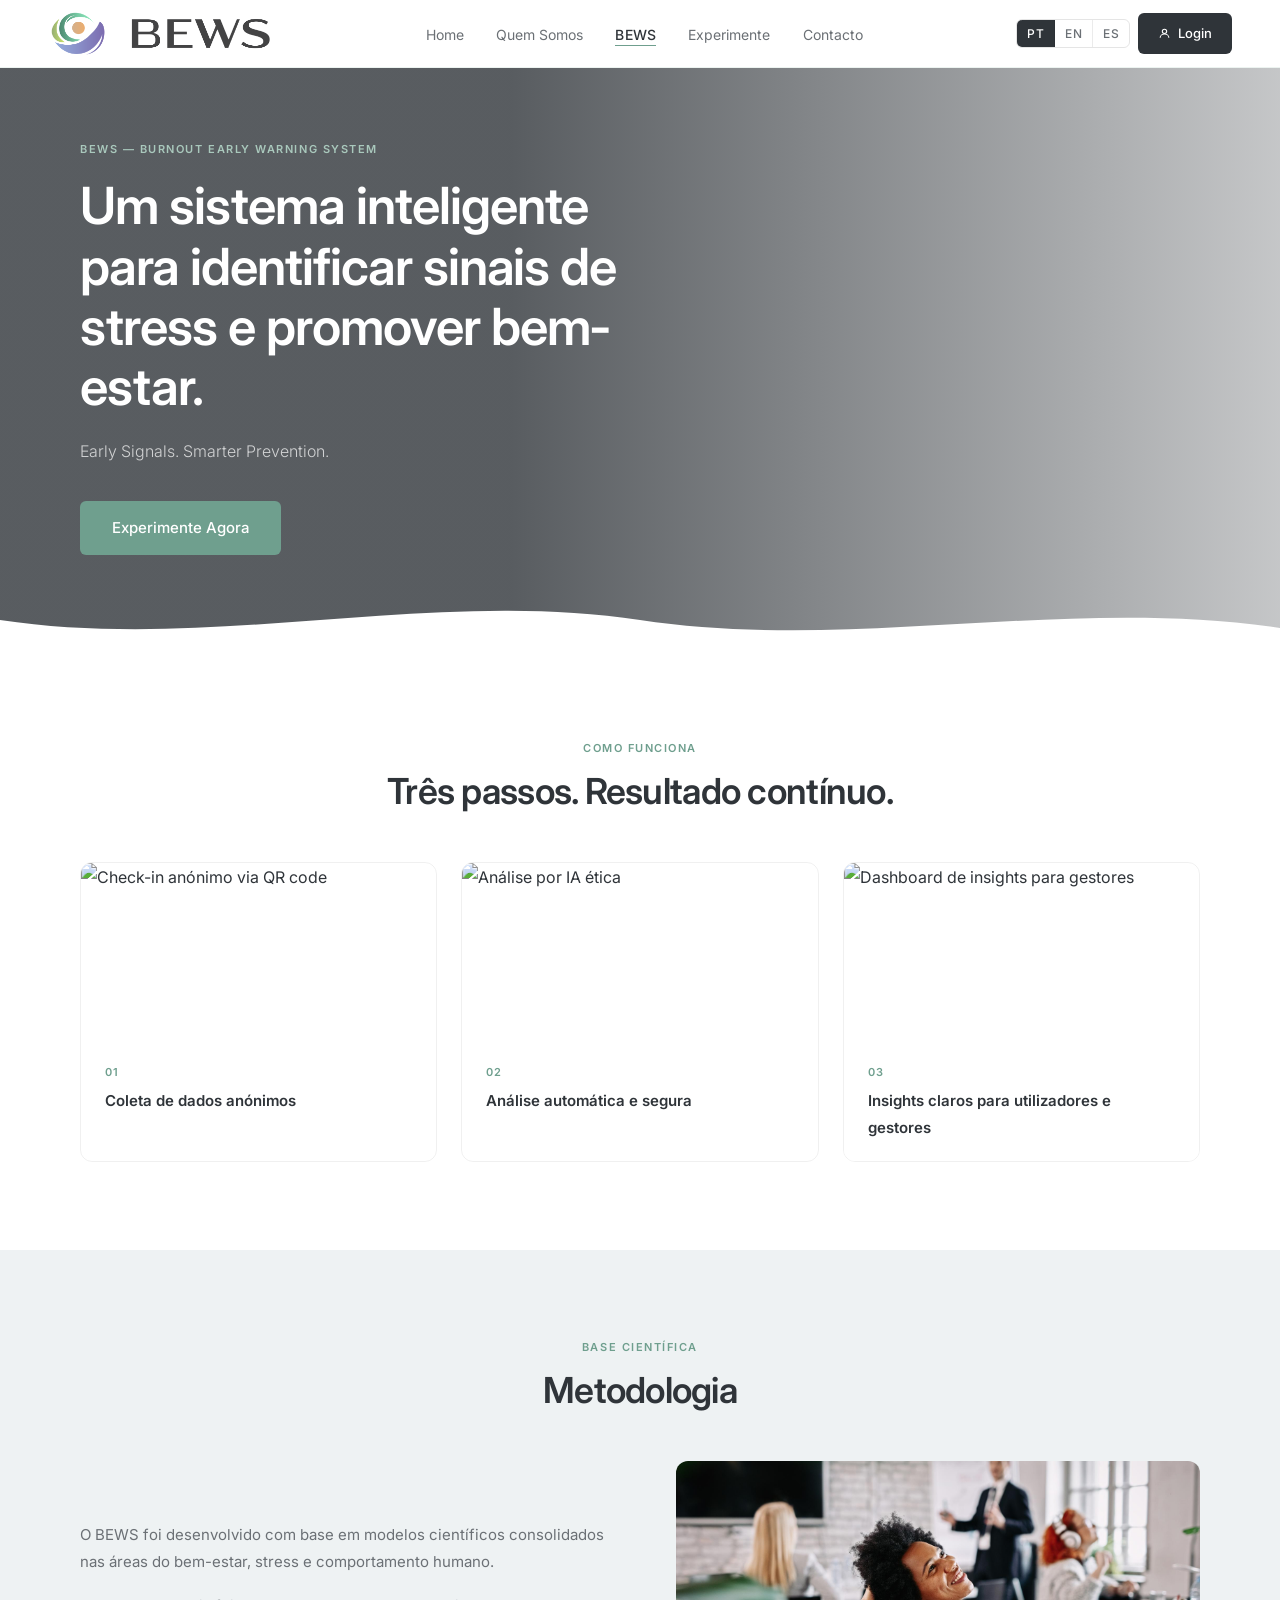
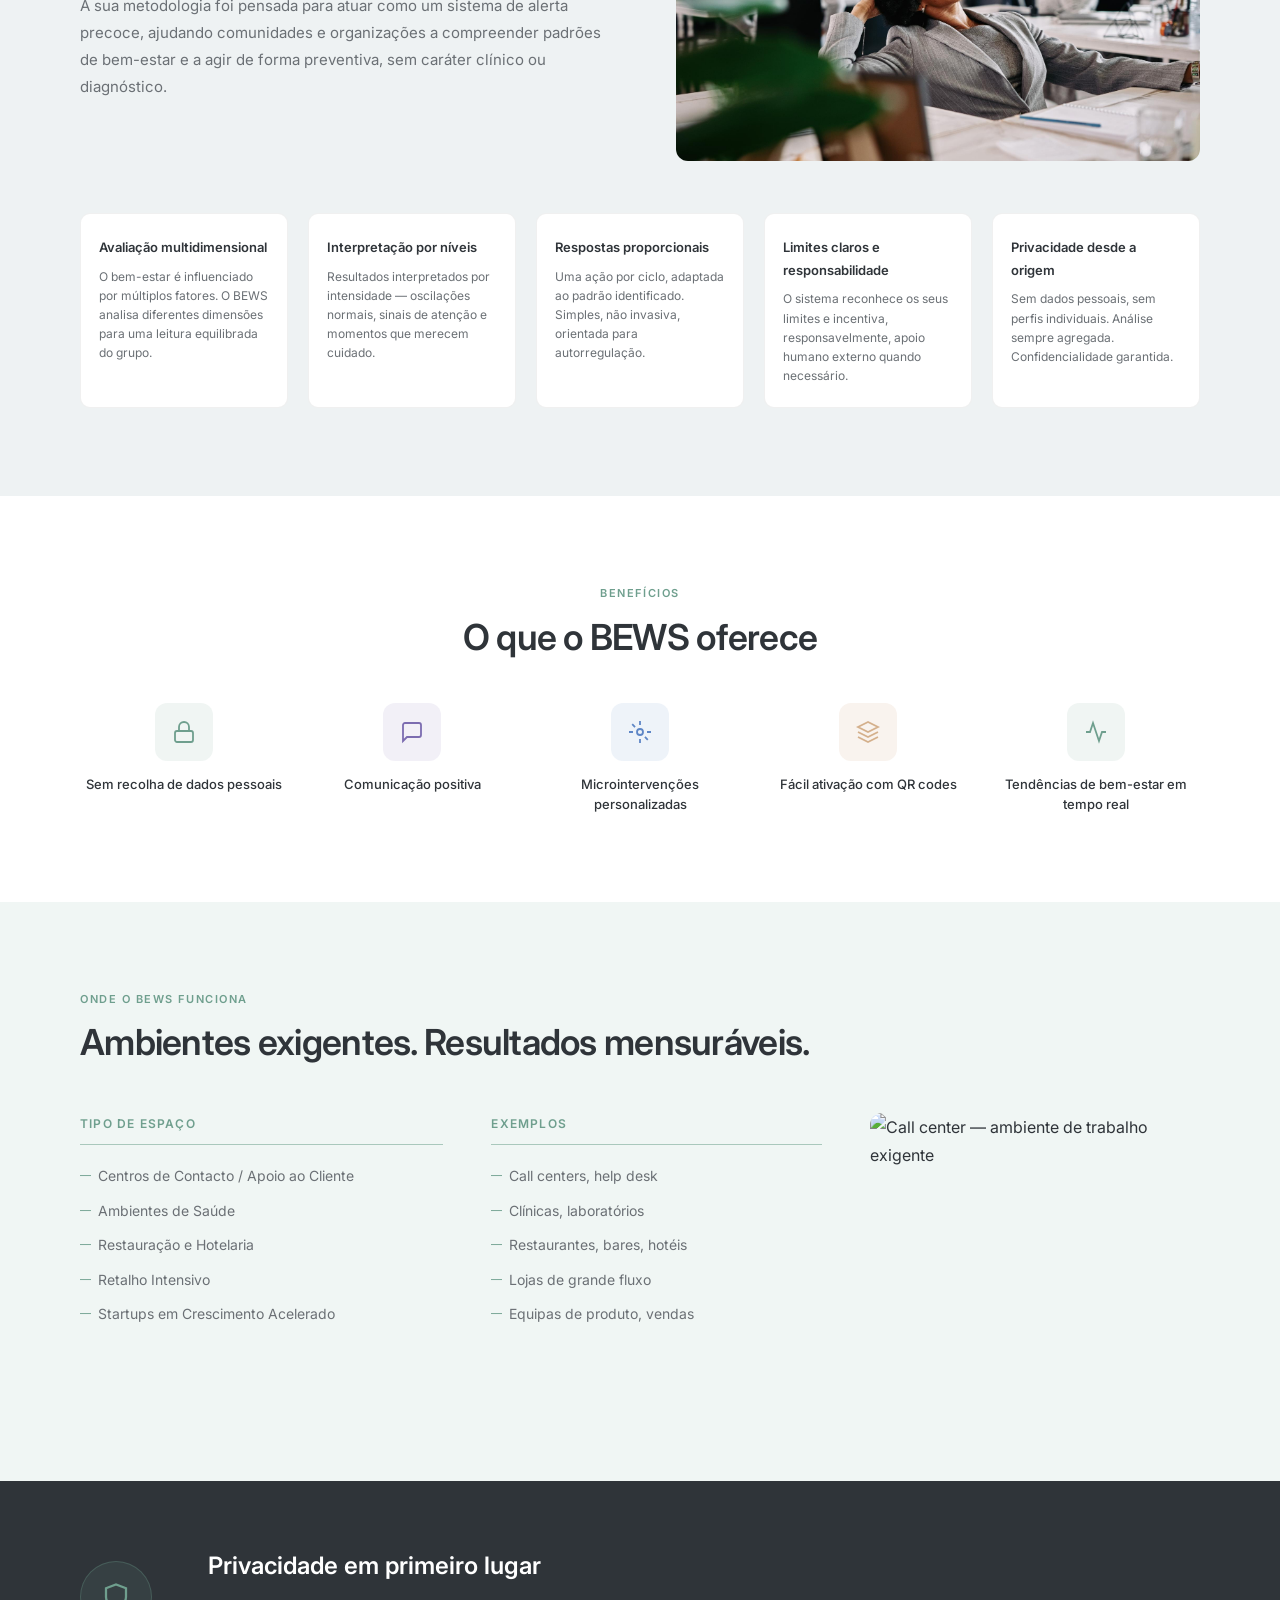
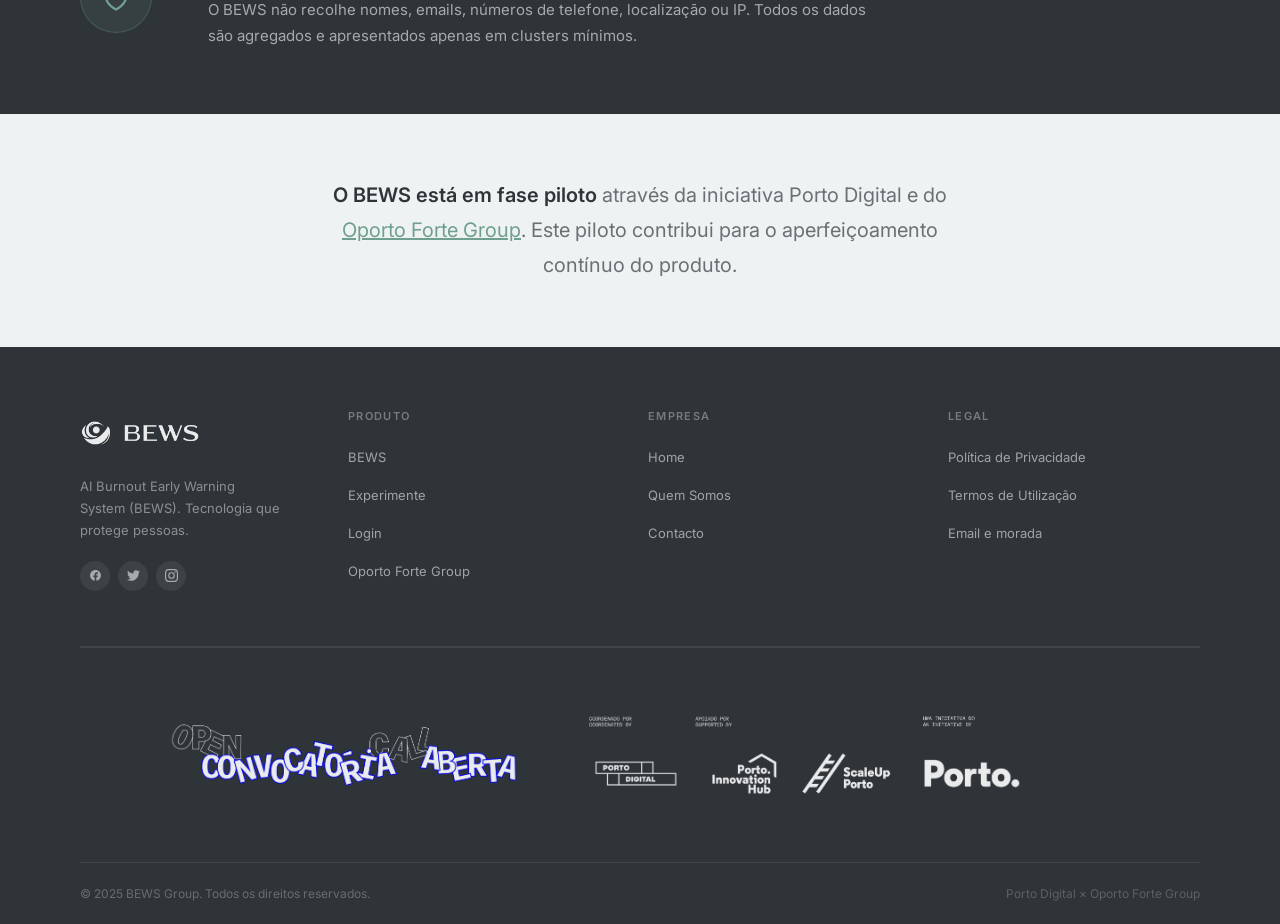
==== commit 29724752: "feat: replace remote image source with local asset for organizational well-being section." ====
--- a/bews.html
+++ b/bews.html
@@ -69,7 +69,7 @@
       <p style="font-size:15px;color:var(--mid);line-height:1.82" data-i18n="bews.meth.b2">A sua metodologia foi pensada para atuar como um sistema de alerta precoce, ajudando comunidades e organizações a compreender padrões de bem-estar e a agir de forma preventiva, sem caráter clínico ou diagnóstico.</p>
     </div>
     <div class="photo" style="height:300px">
-      <img src="https://images.unsplash.com/photo-1576671081837-49000212a370?w=800&auto=format&fit=crop&q=80" alt="Investigação científica em bem-estar organizacional"/>
+      <img src="referencias/acervo/Bews_1.jpg" alt="Investigação científica em bem-estar organizacional"/>
     </div>
   </div>
   <div class="feat-grid">
--- a/assets/css/styles.css
+++ b/assets/css/styles.css
@@ -196,13 +196,16 @@
 .check-list li::before{content:'✓';position:absolute;left:0;color:var(--sage);font-weight:600;font-size:13px;top:10px}
 
 /* ─── COMPETENCIES ─── */
-.comp-list{margin-top:12px}
-.comp-item{padding:24px 0;border-bottom:1px solid rgba(0,0,0,.07)}
-.comp-item:first-child{border-top:1px solid rgba(0,0,0,.07)}
-.comp-head{display:flex;align-items:center;gap:12px;margin-bottom:8px}
-.comp-dot{width:8px;height:8px;border-radius:50%;flex-shrink:0}
-.comp-item h4{font-size:17px;font-weight:600}
-.comp-item p{font-size:14px;color:var(--mid);padding-left:20px}
+.comp-grid{display:grid;grid-template-columns:repeat(4,1fr);gap:24px;margin-top:32px}
+.comp-card{
+  background:var(--white);border:1px solid rgba(0,0,0,.07);border-radius:12px;
+  aspect-ratio:1/1;display:flex;flex-direction:column;align-items:center;justify-content:center;
+  text-align:center;padding:24px;transition:transform .2s,box-shadow .2s;
+}
+.comp-card:hover{transform:translateY(-4px);box-shadow:0 12px 32px rgba(47,52,57,.08)}
+.comp-icon-box{width:44px;height:44px;border-radius:10px;display:flex;align-items:center;justify-content:center;margin-bottom:16px}
+.comp-card h4{font-size:15px;font-weight:600;line-height:1.2;margin-bottom:12px;max-width:140px}
+.comp-card p{font-size:13px;color:var(--mid);line-height:1.6;margin:0}
 
 /* ─── FUTURE STRIP ─── */
 .future{background:linear-gradient(135deg,#F0F6F4 0%,#EEF2F3 100%);padding:80px;text-align:center}
@@ -310,8 +313,8 @@
 .footer-bottom{padding:20px 0;display:flex;justify-content:space-between;align-items:center}
 .footer-copy{font-size:12px;color:rgba(255,255,255,.28)}
 .footer-built{font-size:12px;color:rgba(255,255,255,.22)}
-.footer-banner{padding:24px 0 16px;border-top:1px solid rgba(255,255,255,.08);display:flex;justify-content:center;align-items:center}
-.footer-banner img{width:auto;height:48px;object-fit:contain;opacity:0.9;transition:opacity 0.2s}
+.footer-banner{padding:32px 0;border-top:1px solid rgba(255,255,255,.08);border-bottom:1px solid rgba(255,255,255,.08);display:flex;justify-content:center;align-items:center}
+.footer-banner img{width:auto;height:150px;object-fit:contain;opacity:0.9;transition:opacity 0.2s}
 .footer-banner img:hover{opacity:1}
 
 @media(max-width:960px){
@@ -319,7 +322,7 @@
   .nav-links{display:none}
   .sec,.sec-sm{padding:56px 24px}
   .hero-content{padding:48px 24px 80px}
-  .two-col,.pillars,.how-cards,.feat-grid,.ben-row,.where-grid,.contact-grid,.addr-grid,.ofg-grid{grid-template-columns:1fr}
+  .two-col,.pillars,.how-cards,.feat-grid,.ben-row,.where-grid,.contact-grid,.addr-grid,.ofg-grid,.comp-grid{grid-template-columns:1fr}
   .two-col.flip>*{order:unset!important}
   .steps{grid-template-columns:1fr 1fr;gap:20px}
   .steps::before{display:none}
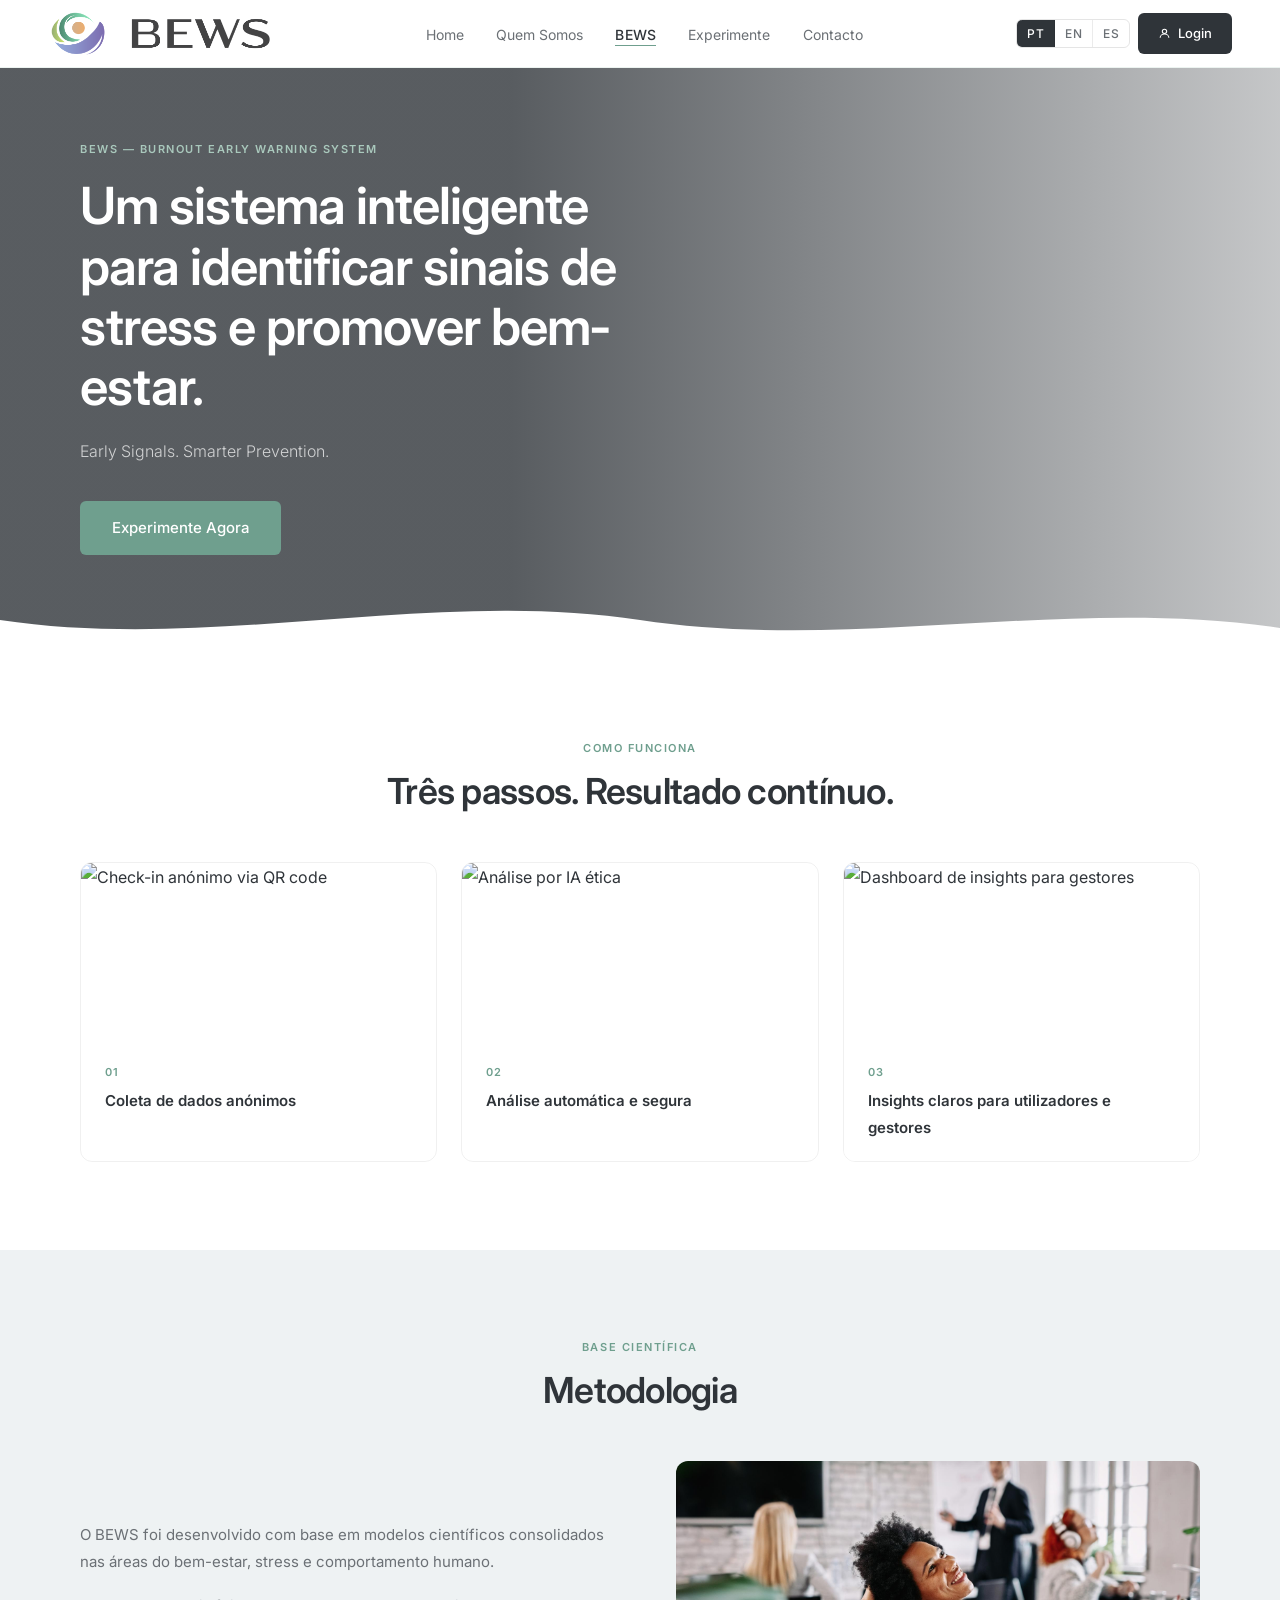
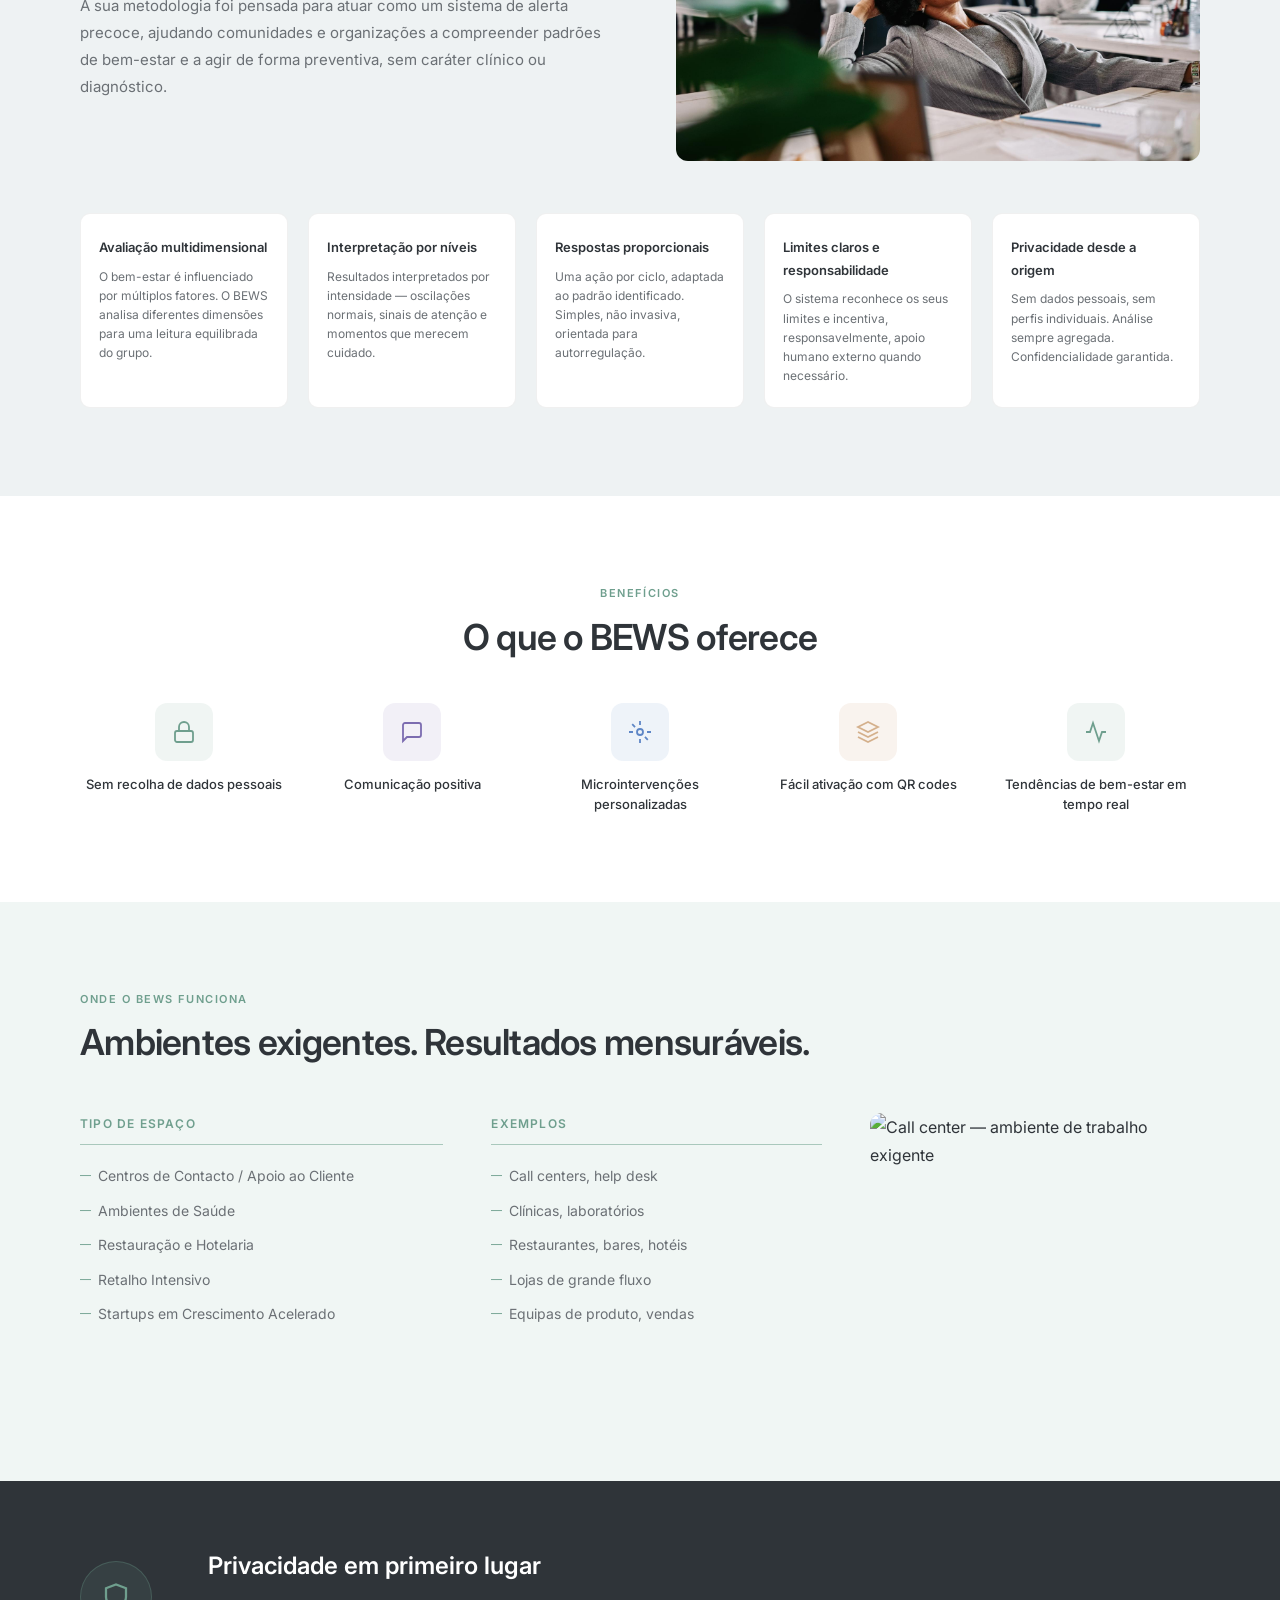
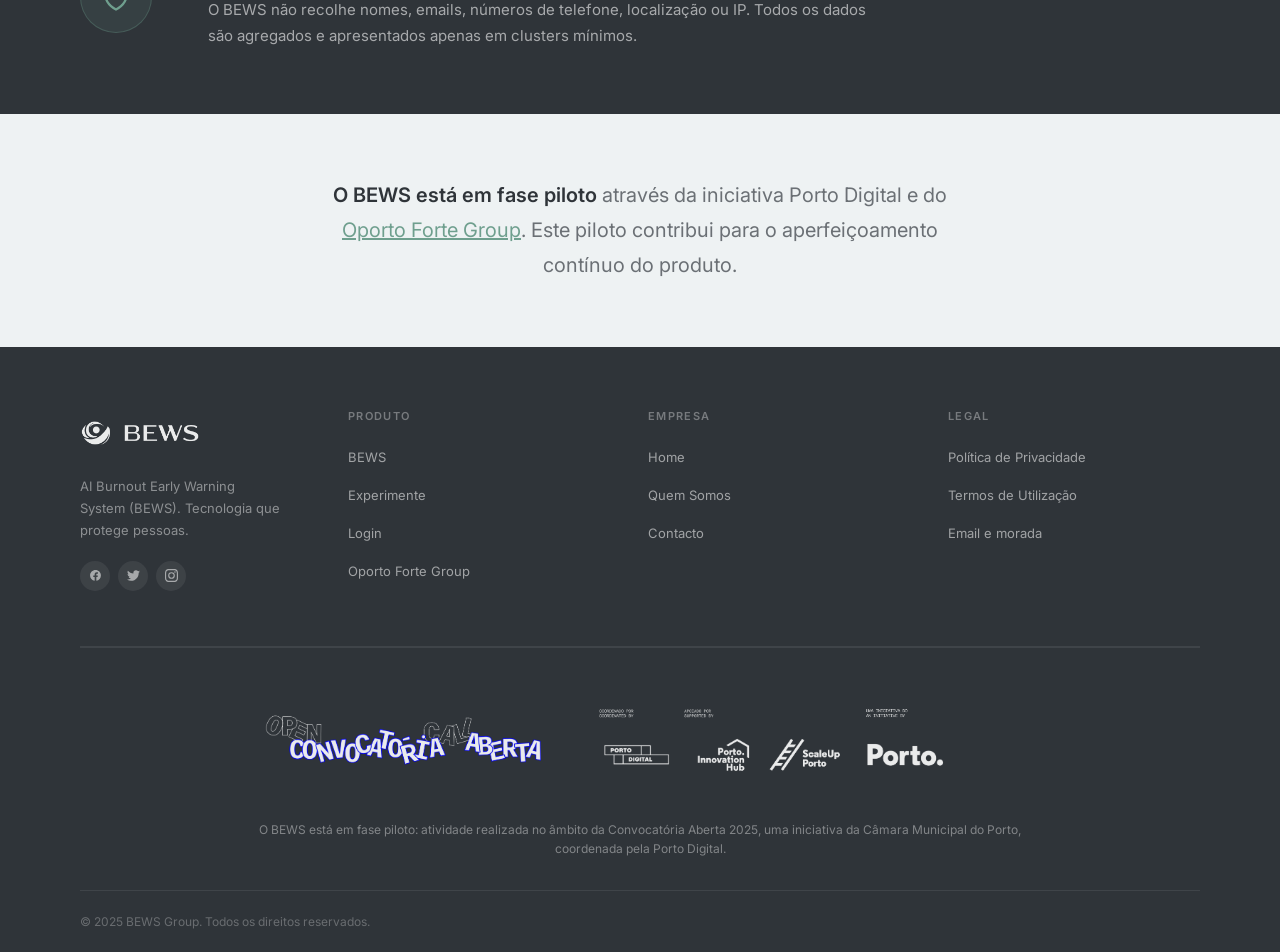
==== commit 53c023dd: "feat: update footer content across all pages to include pilot phase information and remove previous " ====
--- a/bews.html
+++ b/bews.html
@@ -179,10 +179,10 @@
   </div>
     <div class="footer-banner">
       <img src="assets/img/banner_logohorizontal_branco.png" alt="BEWS Group Partners Banner">
+      <p>O BEWS está em fase piloto: atividade realizada no âmbito da Convocatória Aberta 2025, uma iniciativa da Câmara Municipal do Porto, coordenada pela Porto Digital.</p>
     </div>
   <div class="footer-bottom">
     <p class="footer-copy" data-i18n="footer.copy">© 2025 BEWS Group. Todos os direitos reservados.</p>
-    <p class="footer-built" data-i18n="footer.built">Porto Digital × Oporto Forte Group</p>
   </div>
 </footer>
 <script src="assets/js/main.js"></script>
--- a/assets/css/styles.css
+++ b/assets/css/styles.css
@@ -313,8 +313,9 @@
 .footer-bottom{padding:20px 0;display:flex;justify-content:space-between;align-items:center}
 .footer-copy{font-size:12px;color:rgba(255,255,255,.28)}
 .footer-built{font-size:12px;color:rgba(255,255,255,.22)}
-.footer-banner{padding:32px 0;border-top:1px solid rgba(255,255,255,.08);border-bottom:1px solid rgba(255,255,255,.08);display:flex;justify-content:center;align-items:center}
-.footer-banner img{width:auto;height:150px;object-fit:contain;opacity:0.9;transition:opacity 0.2s}
+.footer-banner{padding:32px 0;border-top:1px solid rgba(255,255,255,.08);border-bottom:1px solid rgba(255,255,255,.08);display:flex;flex-direction:column;justify-content:center;align-items:center;gap:20px}
+.footer-banner img{width:auto;height:120px;object-fit:contain;opacity:0.9;transition:opacity 0.2s}
+.footer-banner p{font-size:12px;color:rgba(255,255,255,.4);max-width:800px;line-height:1.6;text-align:center}
 .footer-banner img:hover{opacity:1}
 
 @media(max-width:960px){
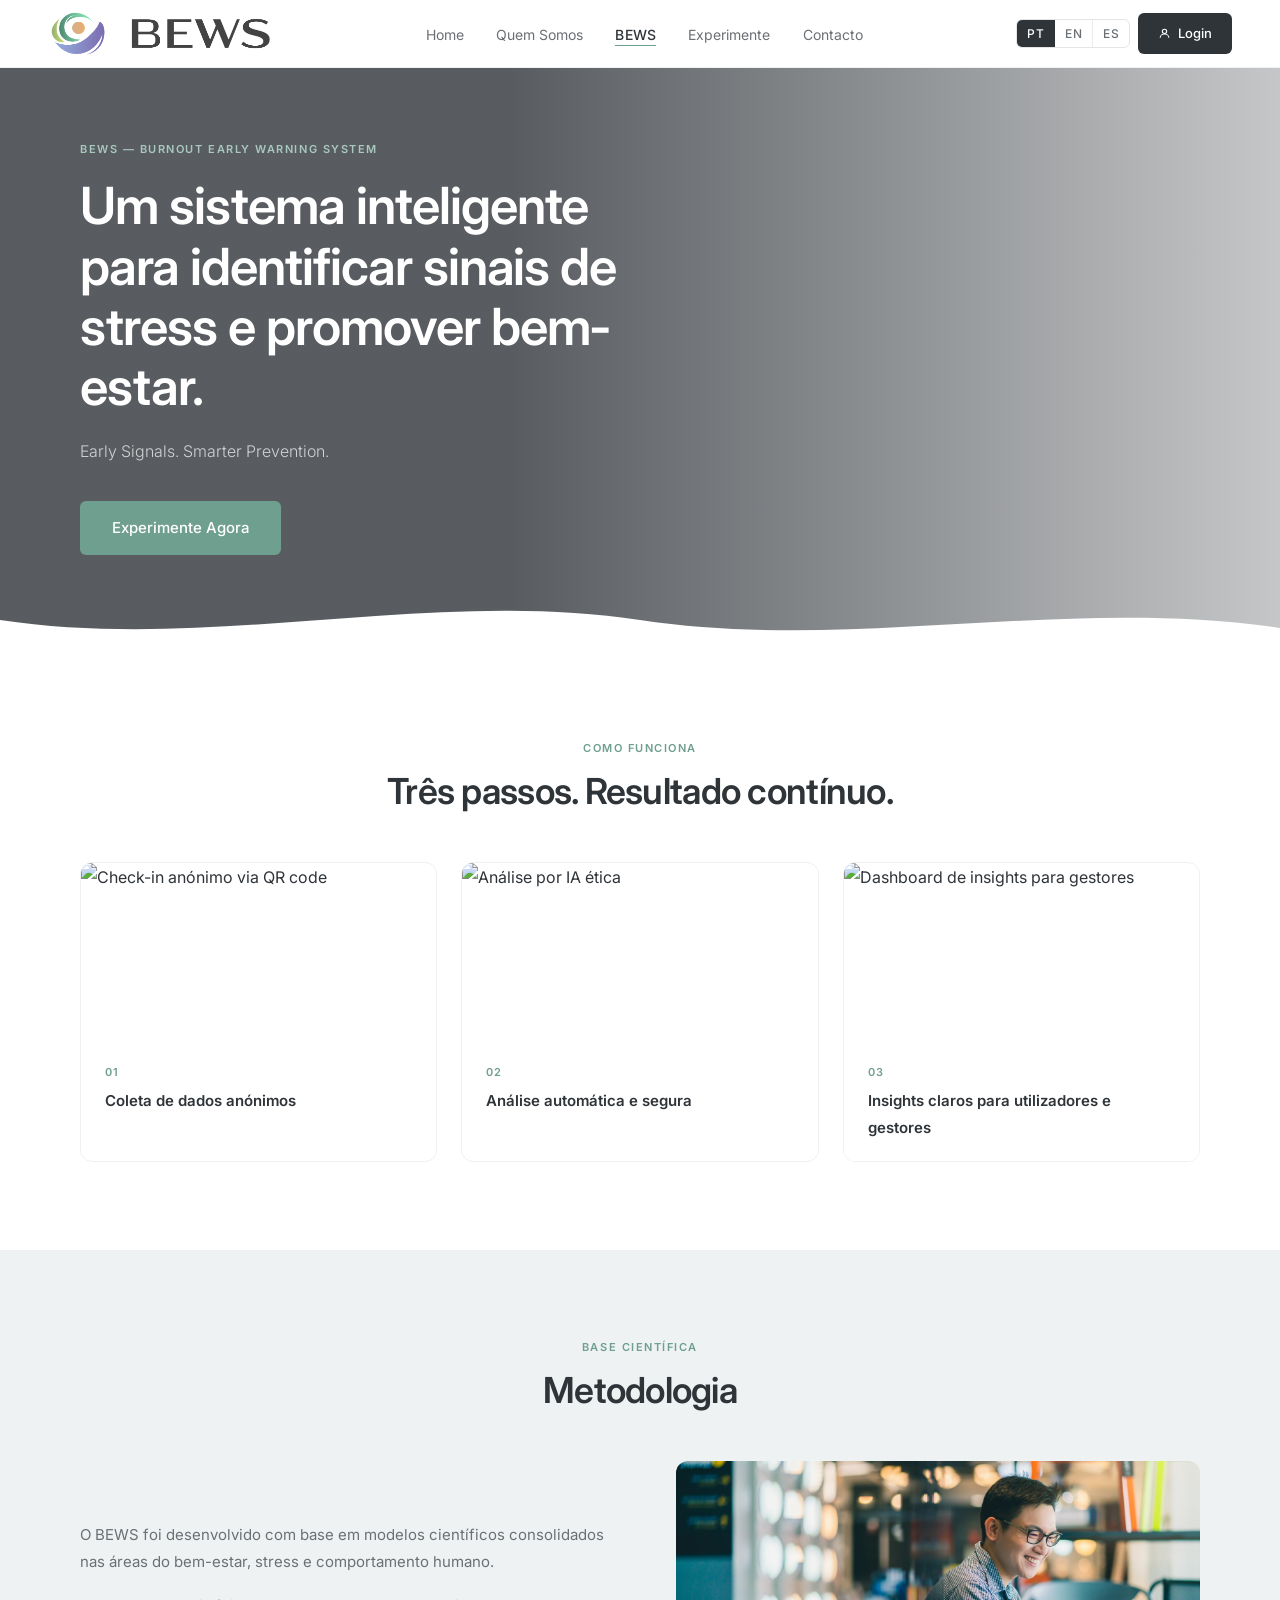
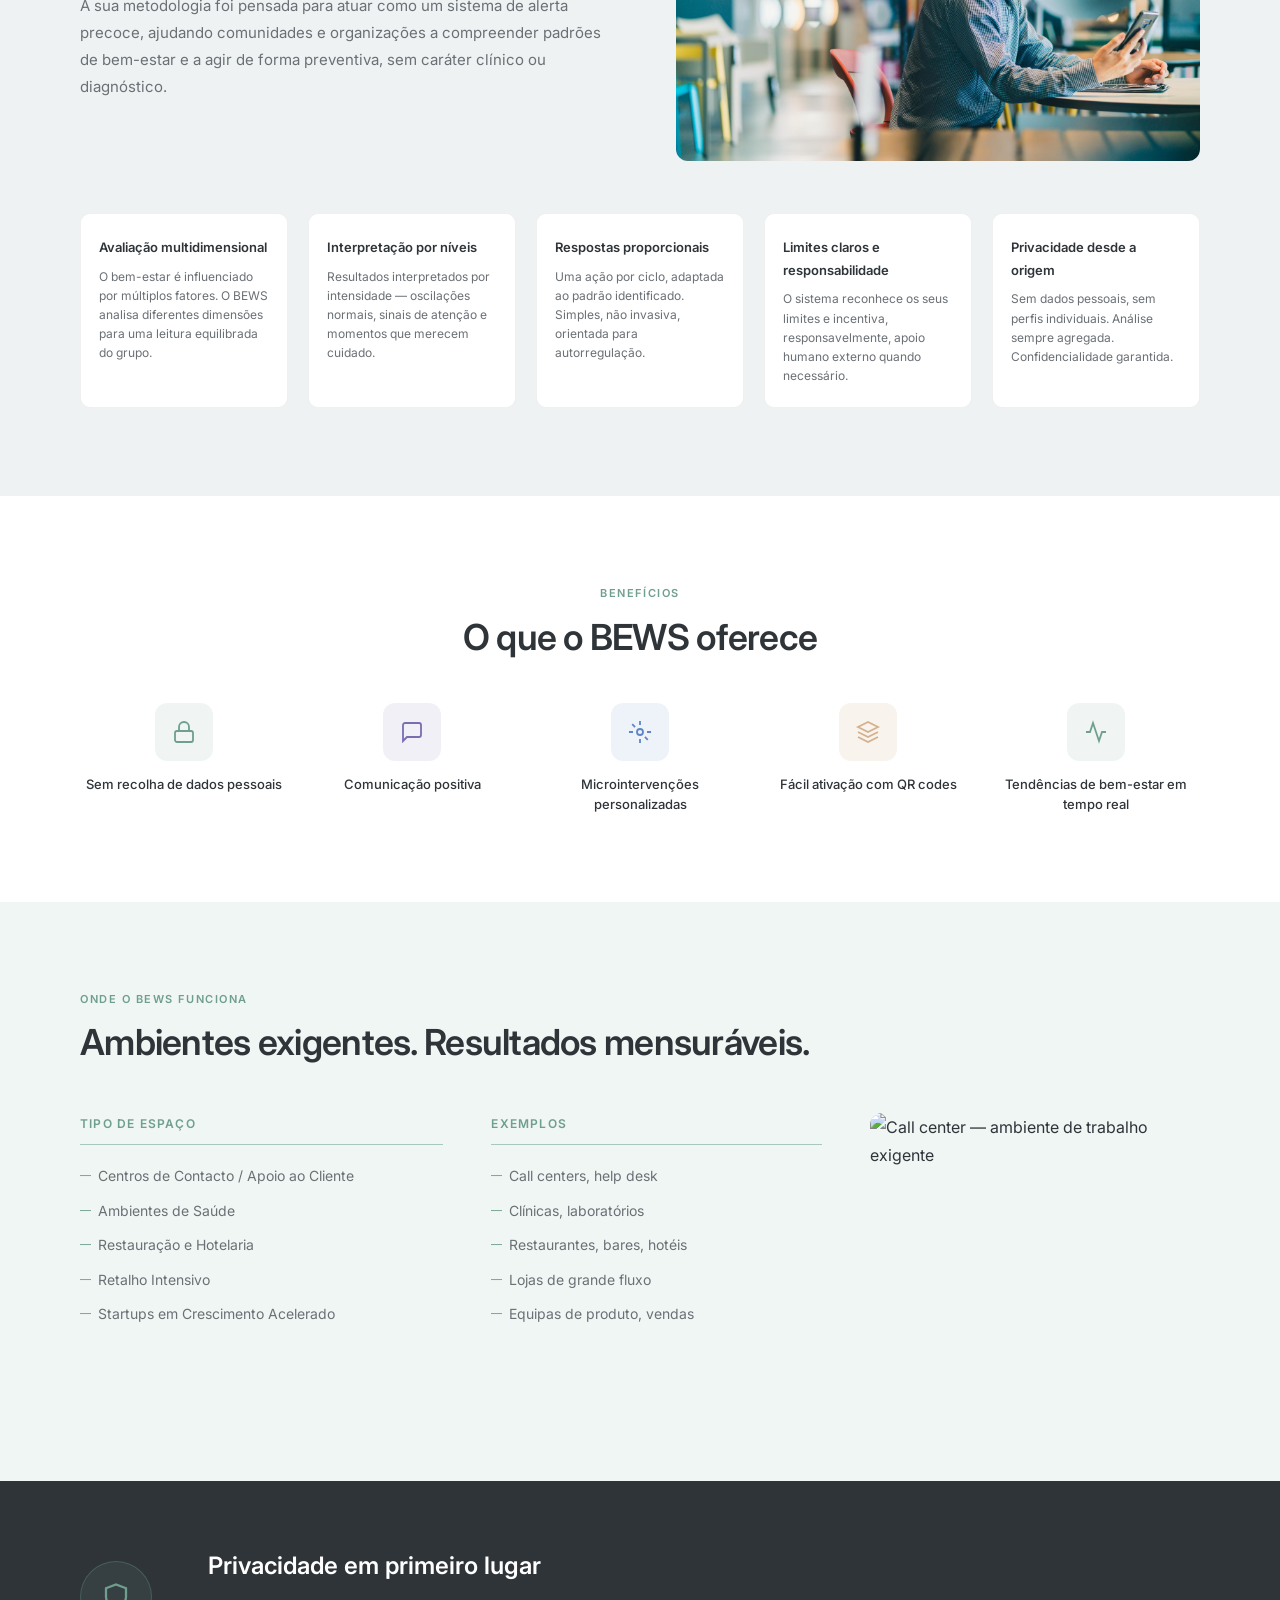
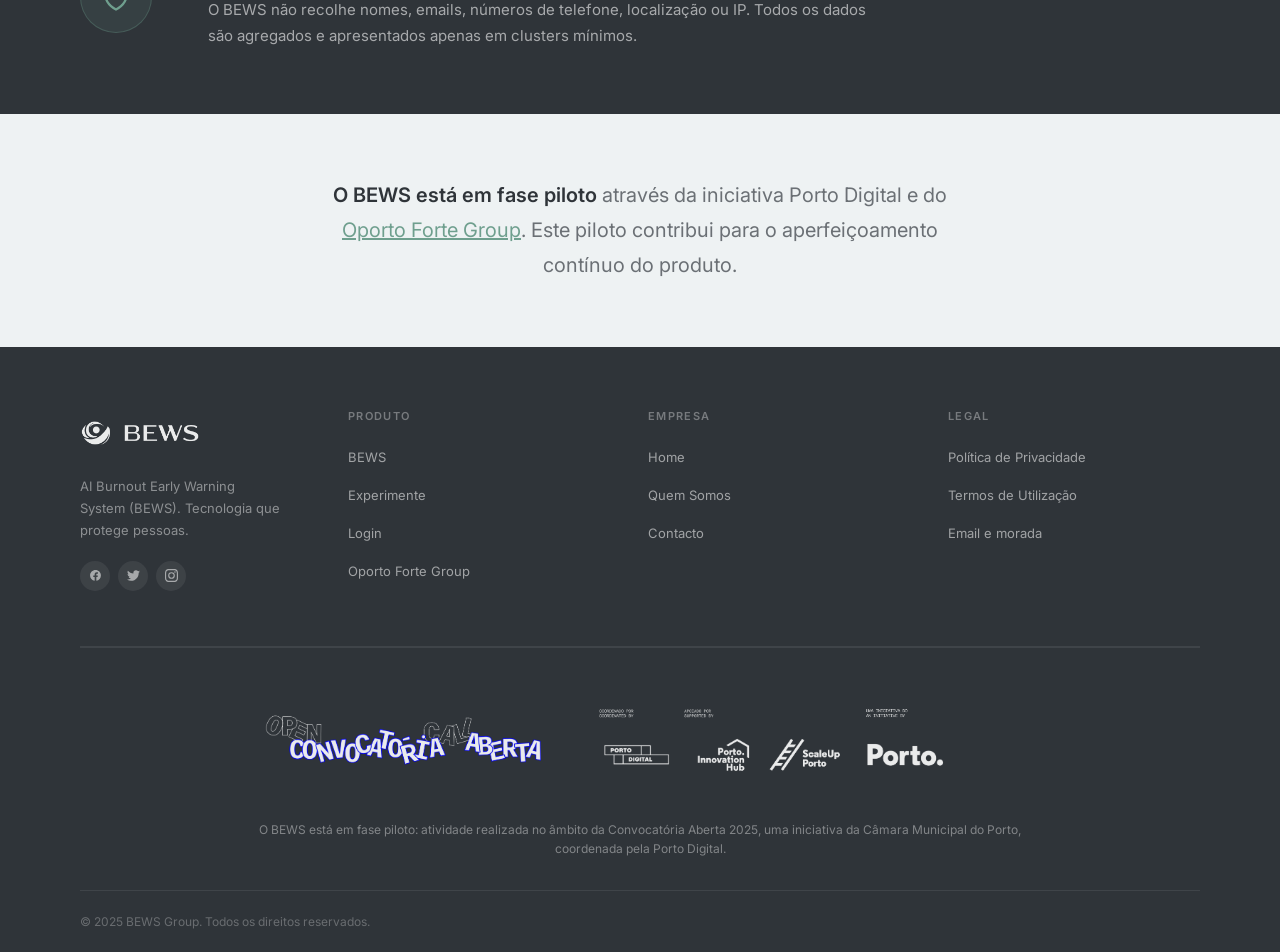
==== commit b0a4db22: "feat: Add new images and update image references in `index.html` and `bews.html`." ====
--- a/bews.html
+++ b/bews.html
@@ -69,7 +69,7 @@
       <p style="font-size:15px;color:var(--mid);line-height:1.82" data-i18n="bews.meth.b2">A sua metodologia foi pensada para atuar como um sistema de alerta precoce, ajudando comunidades e organizações a compreender padrões de bem-estar e a agir de forma preventiva, sem caráter clínico ou diagnóstico.</p>
     </div>
     <div class="photo" style="height:300px">
-      <img src="referencias/acervo/Bews_1.jpg" alt="Investigação científica em bem-estar organizacional"/>
+      <img src="referencias/acervo/Bews_16.jpg" alt="Investigação científica em bem-estar organizacional"/>
     </div>
   </div>
   <div class="feat-grid">
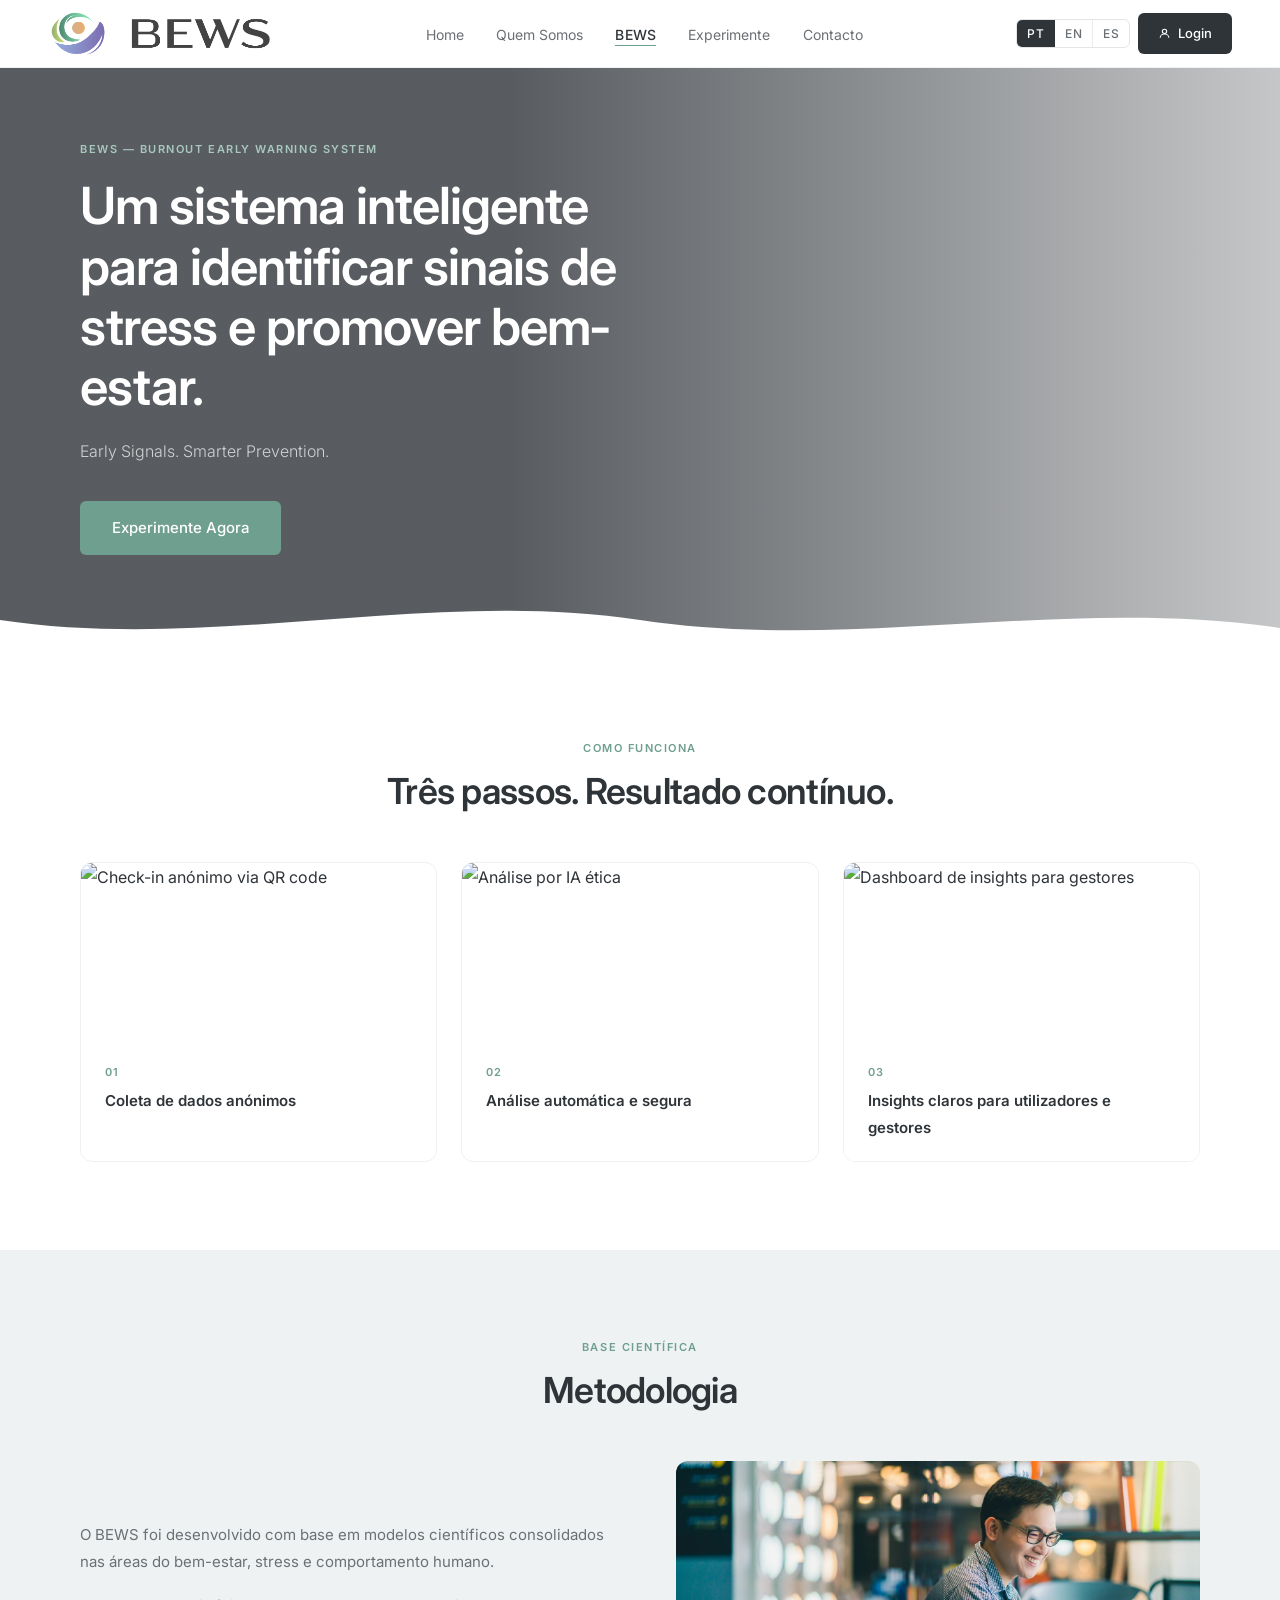
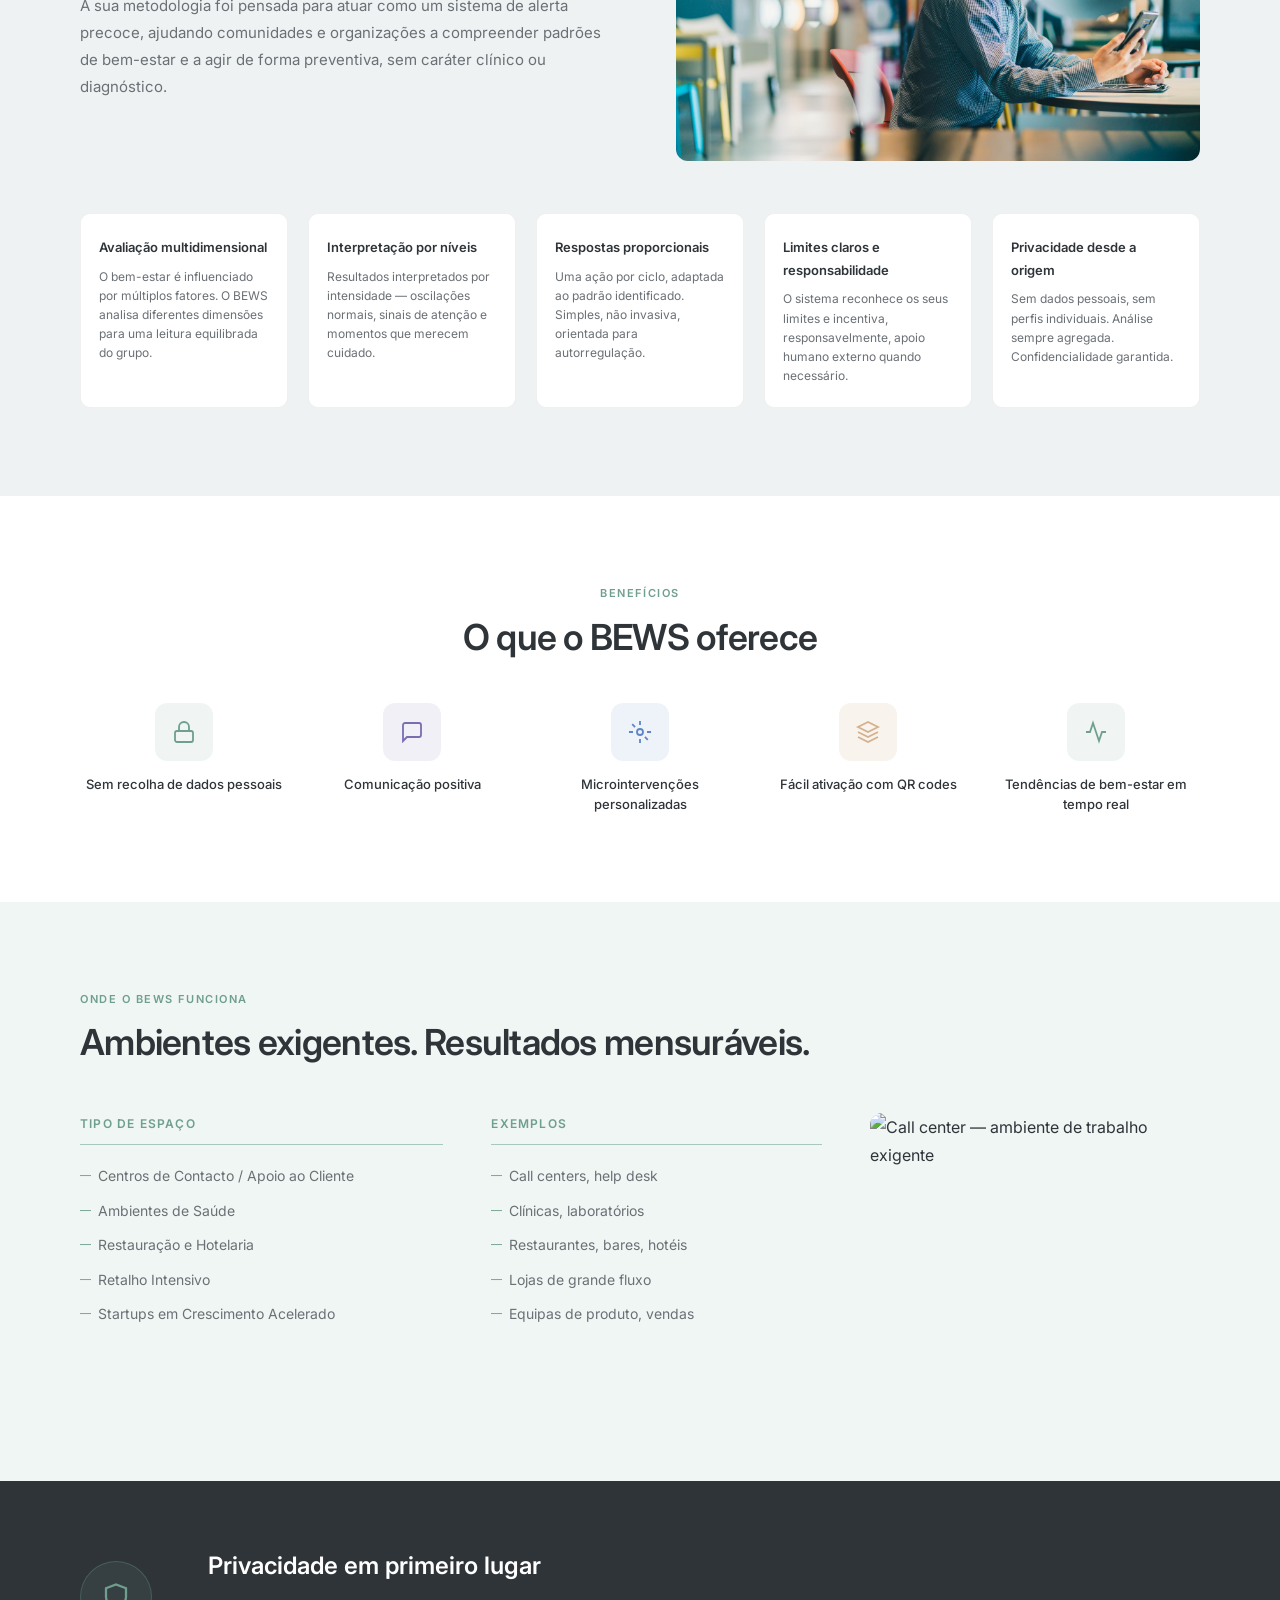
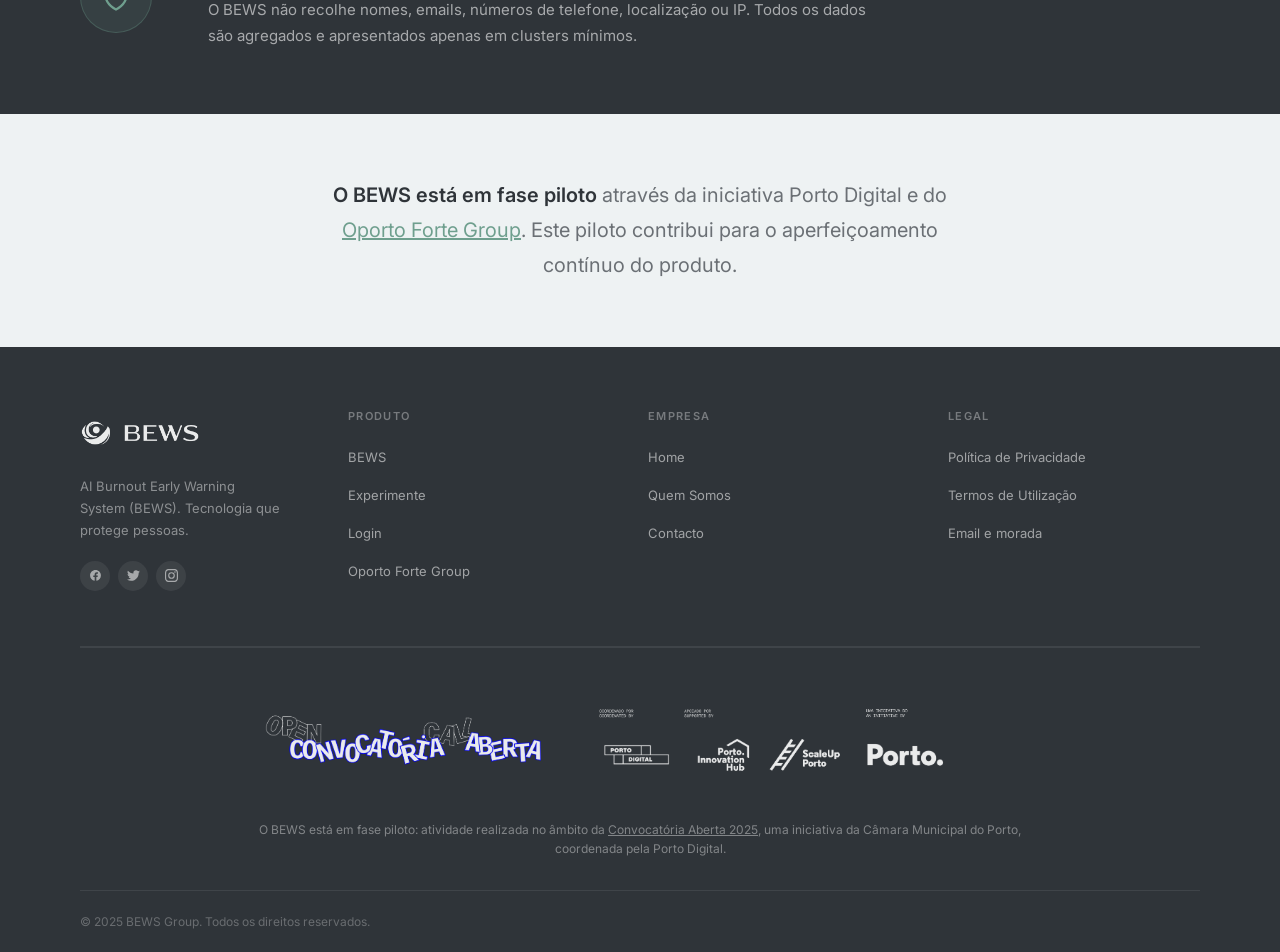
==== commit fd48e60a: "feat: Add hyperlink to 'Convocatória Aberta 2025' in the footer across all pages and update the Opor" ====
--- a/bews.html
+++ b/bews.html
@@ -179,7 +179,7 @@
   </div>
     <div class="footer-banner">
       <img src="assets/img/banner_logohorizontal_branco.png" alt="BEWS Group Partners Banner">
-      <p>O BEWS está em fase piloto: atividade realizada no âmbito da Convocatória Aberta 2025, uma iniciativa da Câmara Municipal do Porto, coordenada pela Porto Digital.</p>
+      <p>O BEWS está em fase piloto: atividade realizada no âmbito da <a href="https://convocatoriaaberta.porto.digital/" target="_blank" rel="noopener noreferrer" style="color:inherit;text-decoration:underline">Convocatória Aberta 2025</a>, uma iniciativa da Câmara Municipal do Porto, coordenada pela Porto Digital.</p>
     </div>
   <div class="footer-bottom">
     <p class="footer-copy" data-i18n="footer.copy">© 2025 BEWS Group. Todos os direitos reservados.</p>
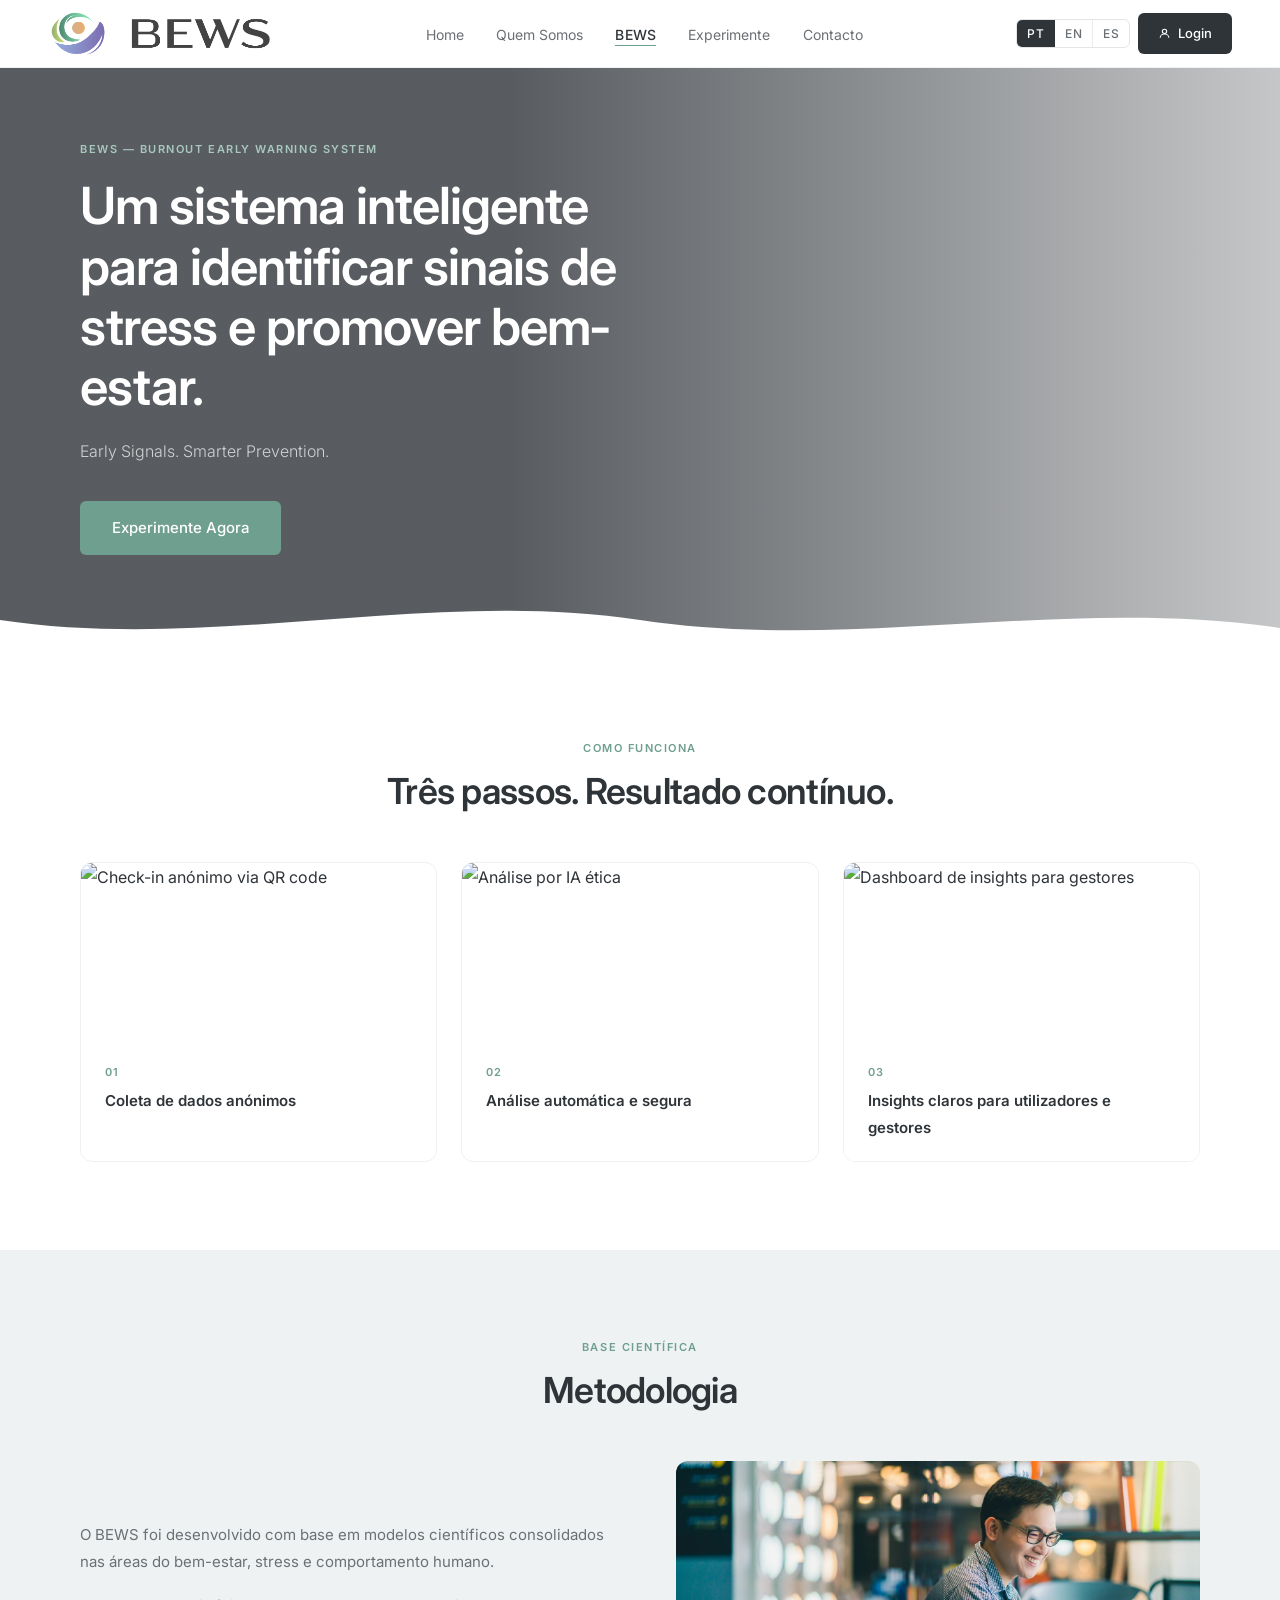
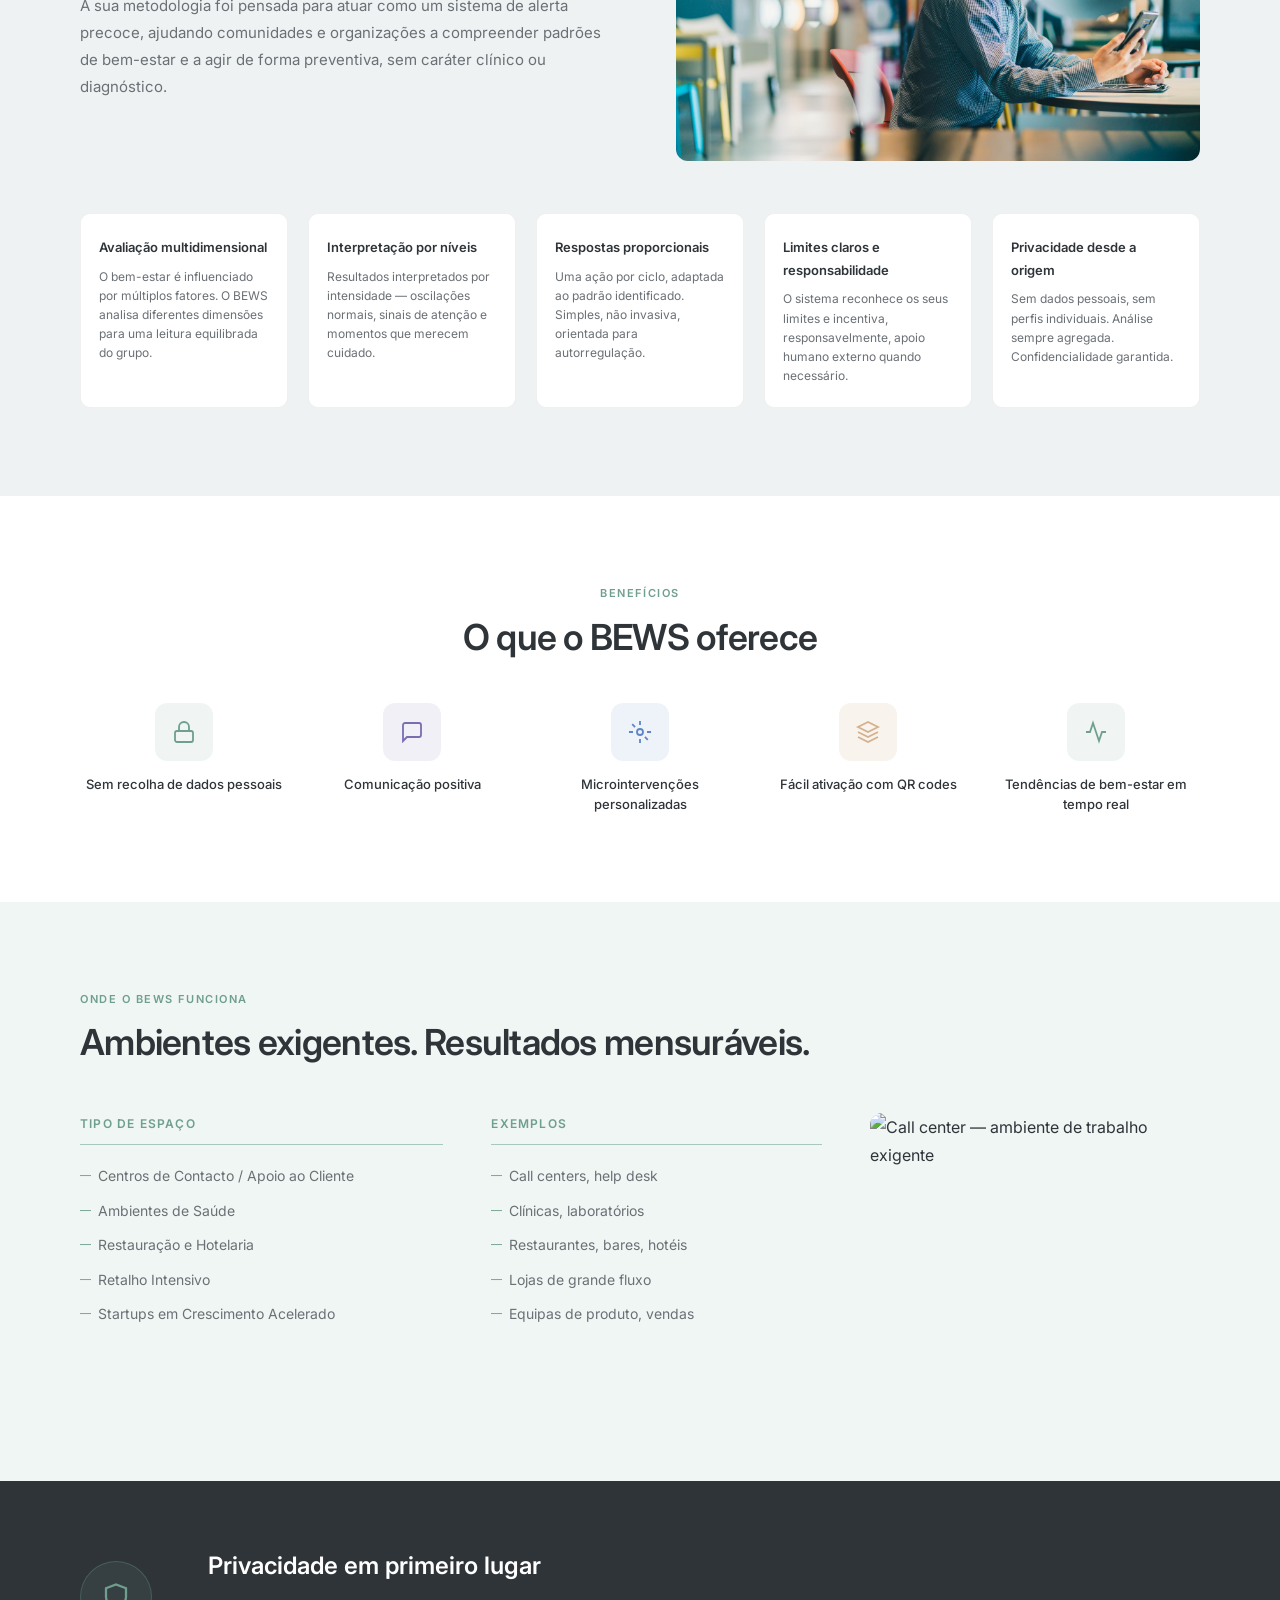
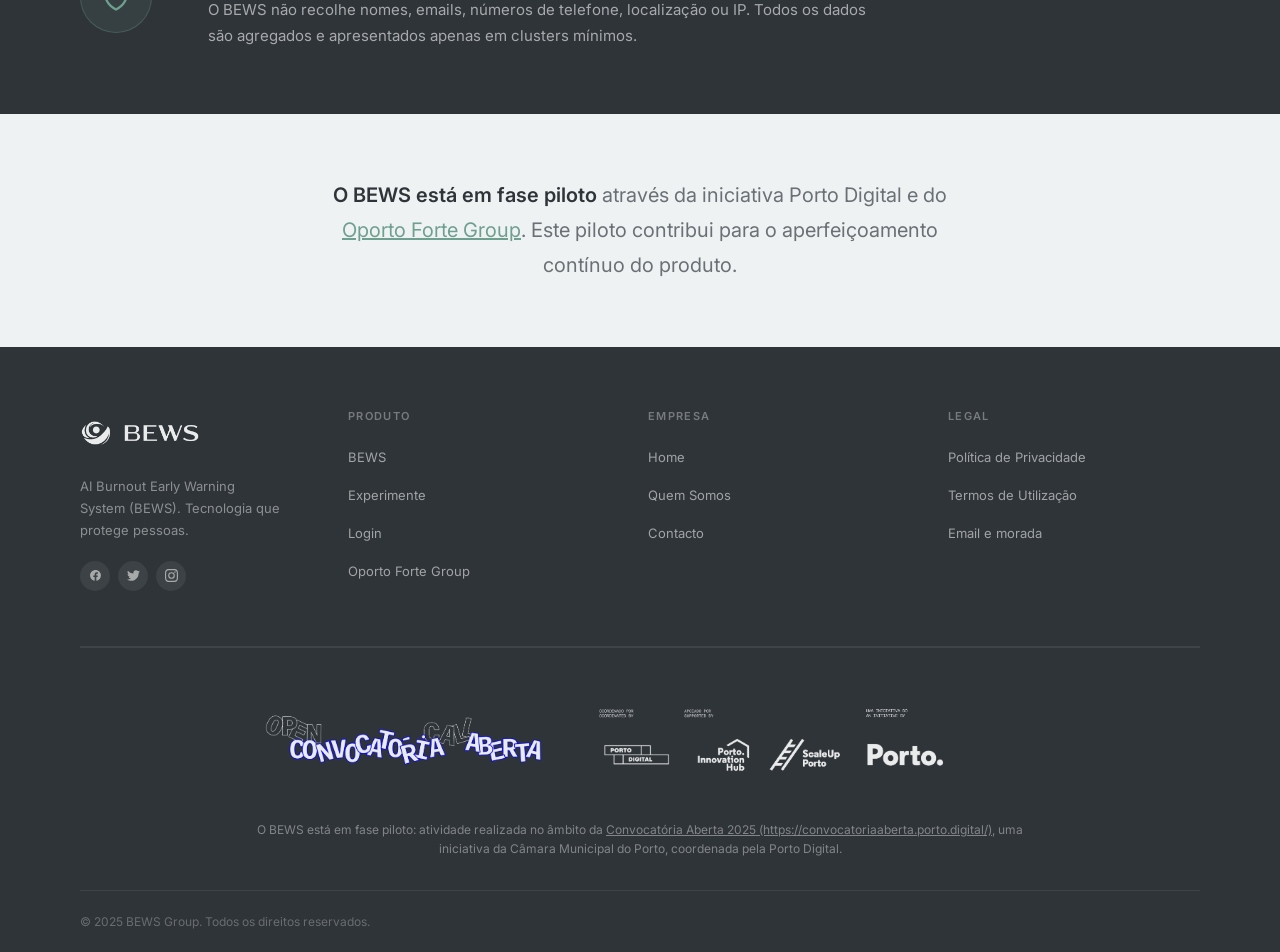
==== commit 9389dbeb: "docs: Explicitly include the full URL in the 'Convocatória Aberta 2025' footer link text across all " ====
--- a/bews.html
+++ b/bews.html
@@ -178,8 +178,8 @@
     </div>
   </div>
     <div class="footer-banner">
-      <img src="assets/img/banner_logohorizontal_branco.png" alt="BEWS Group Partners Banner">
-      <p>O BEWS está em fase piloto: atividade realizada no âmbito da <a href="https://convocatoriaaberta.porto.digital/" target="_blank" rel="noopener noreferrer" style="color:inherit;text-decoration:underline">Convocatória Aberta 2025</a>, uma iniciativa da Câmara Municipal do Porto, coordenada pela Porto Digital.</p>
+      <a href="https://convocatoriaaberta.porto.digital/" target="_blank" rel="noopener noreferrer"><img src="assets/img/banner_logohorizontal_branco.png" alt="BEWS Group Partners Banner"></a>
+      <p>O BEWS está em fase piloto: atividade realizada no âmbito da <a href="https://convocatoriaaberta.porto.digital/" target="_blank" rel="noopener noreferrer" style="color:inherit;text-decoration:underline">Convocatória Aberta 2025 (https://convocatoriaaberta.porto.digital/)</a>, uma iniciativa da Câmara Municipal do Porto, coordenada pela Porto Digital.</p>
     </div>
   <div class="footer-bottom">
     <p class="footer-copy" data-i18n="footer.copy">© 2025 BEWS Group. Todos os direitos reservados.</p>
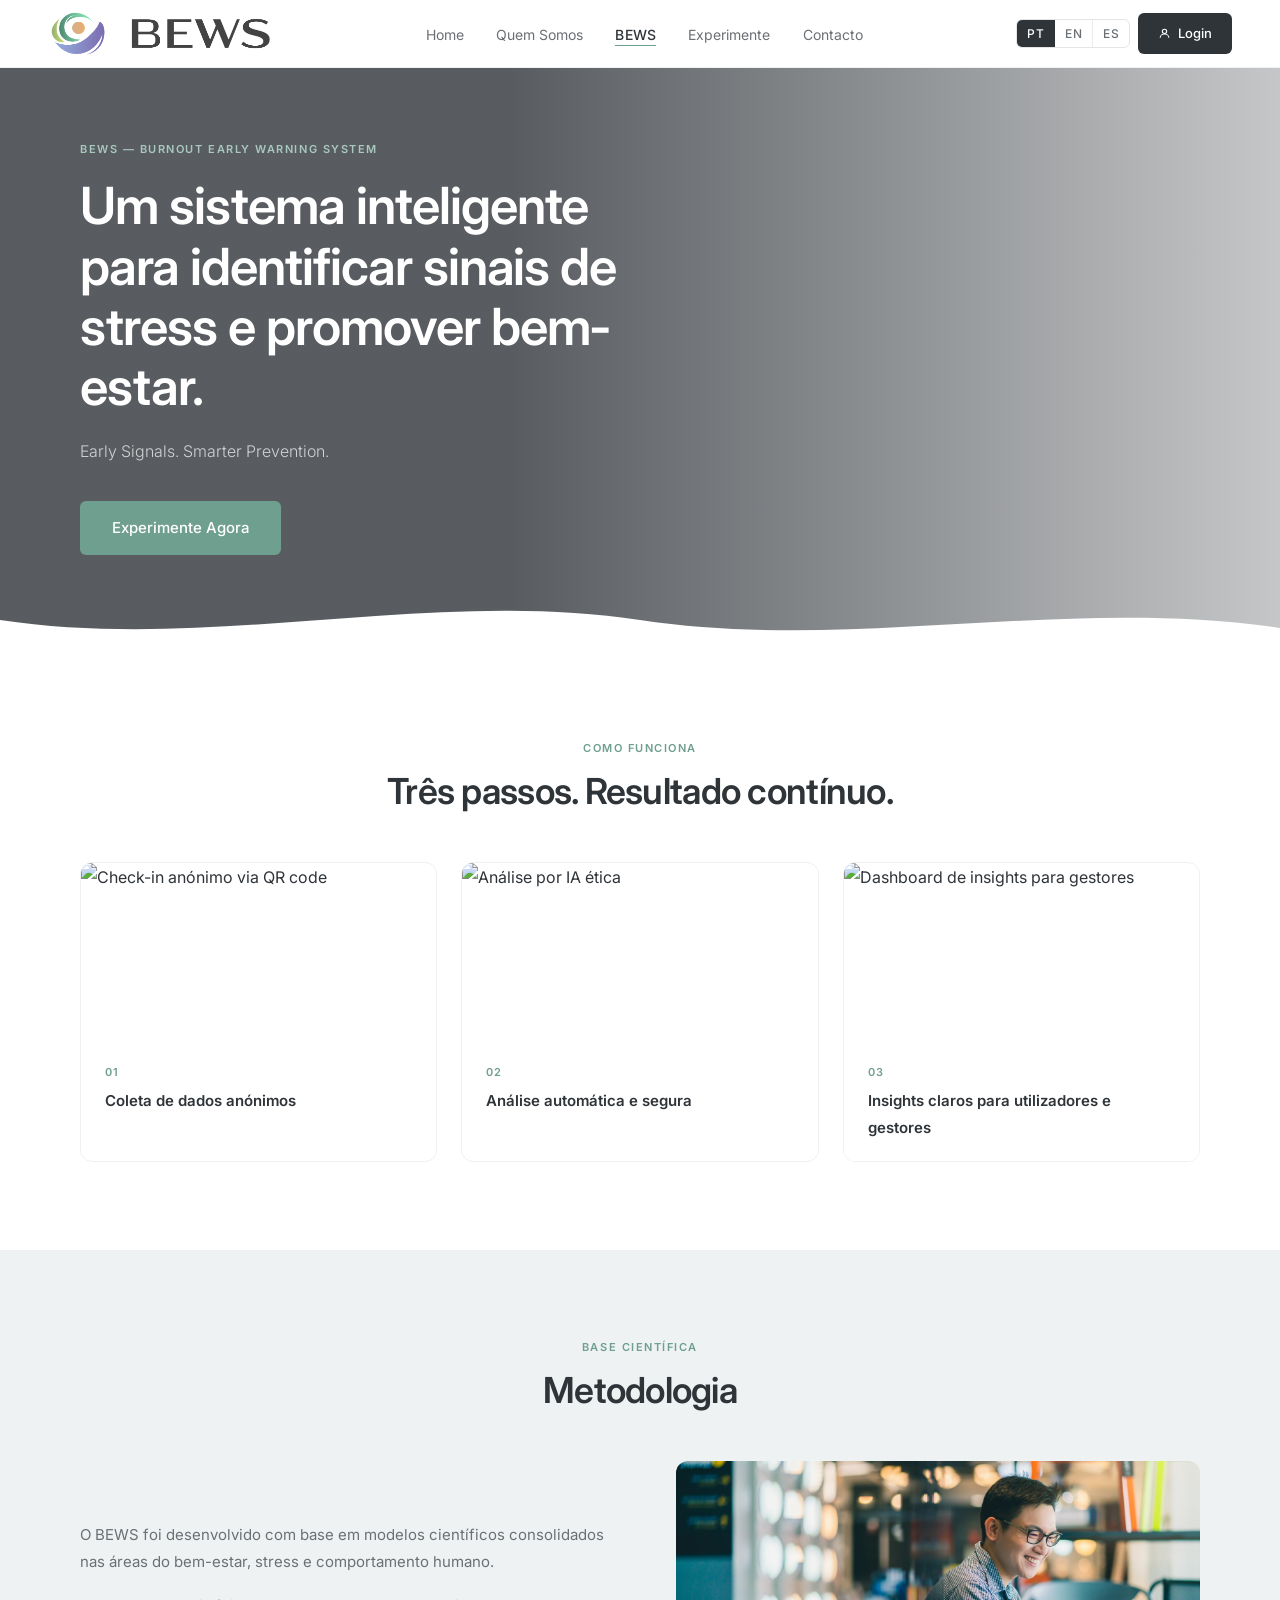
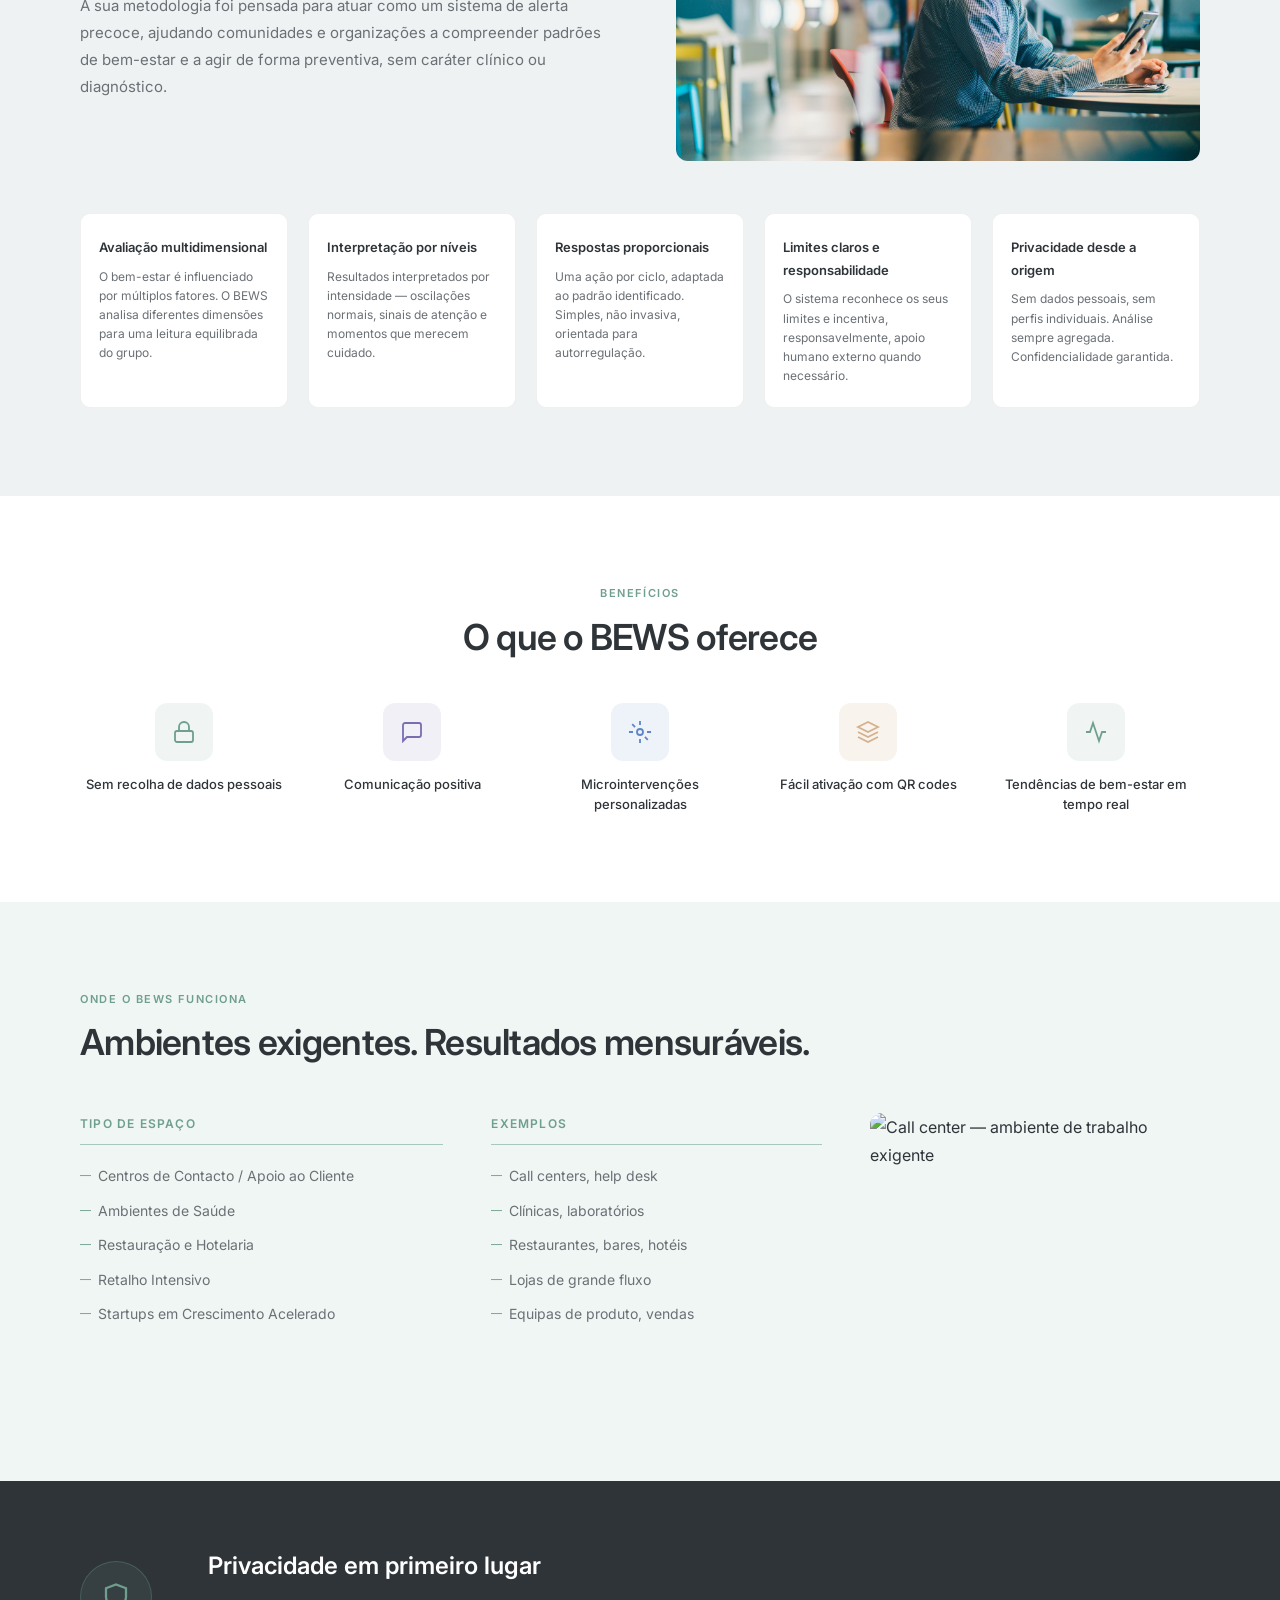
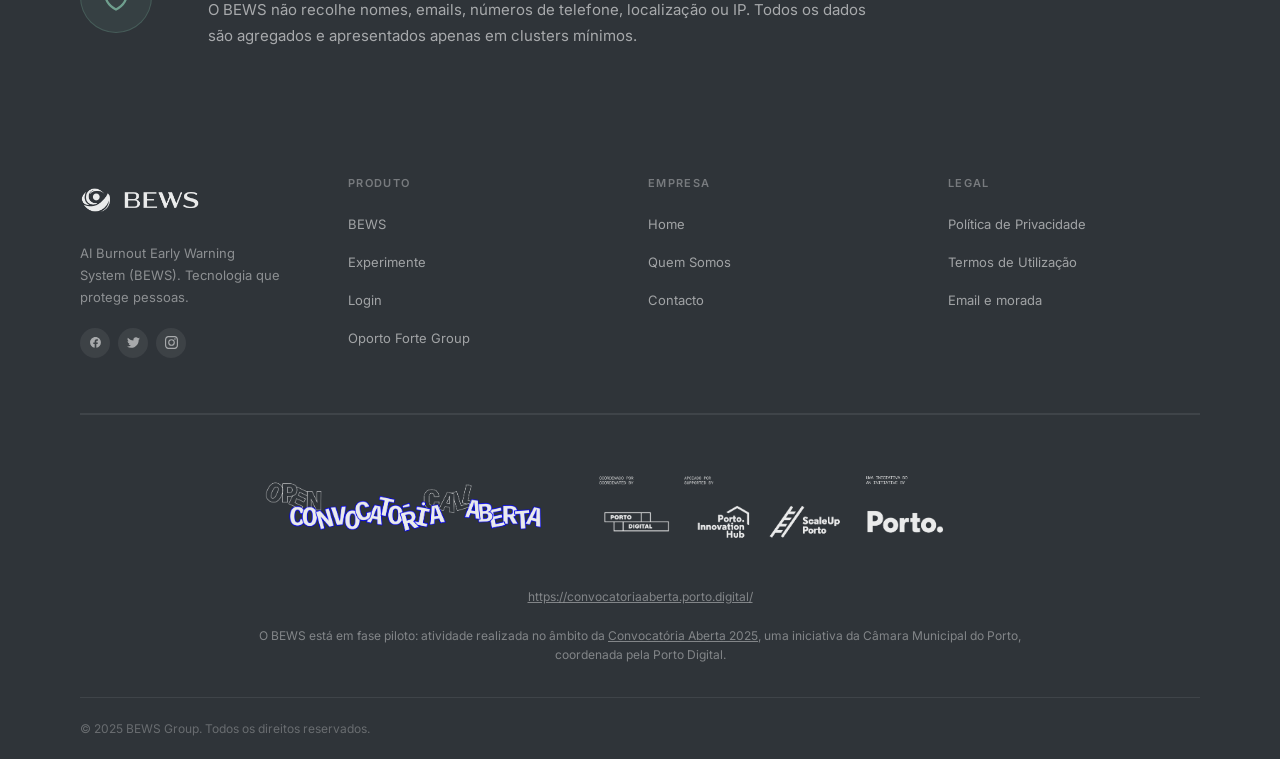
==== commit 4ff12b7f: "" ====
--- a/bews.html
+++ b/bews.html
@@ -134,10 +134,6 @@
   </div>
 </section>
 
-<!-- PILOTO -->
-<section class="pilot">
-  <p><strong>O BEWS está em fase piloto</strong> através da iniciativa Porto Digital e do <a href="oportoforte.html" style="color:var(--sage);text-decoration:underline">Oporto Forte Group</a>. Este piloto contribui para o aperfeiçoamento contínuo do produto.</p>
-</section>
 
 </div>
 <footer class="footer">
@@ -179,7 +175,8 @@
   </div>
     <div class="footer-banner">
       <a href="https://convocatoriaaberta.porto.digital/" target="_blank" rel="noopener noreferrer"><img src="assets/img/banner_logohorizontal_branco.png" alt="BEWS Group Partners Banner"></a>
-      <p>O BEWS está em fase piloto: atividade realizada no âmbito da <a href="https://convocatoriaaberta.porto.digital/" target="_blank" rel="noopener noreferrer" style="color:inherit;text-decoration:underline">Convocatória Aberta 2025 (https://convocatoriaaberta.porto.digital/)</a>, uma iniciativa da Câmara Municipal do Porto, coordenada pela Porto Digital.</p>
+      <p><a href="https://convocatoriaaberta.porto.digital/" target="_blank" rel="noopener noreferrer" style="color:inherit;text-decoration:underline">https://convocatoriaaberta.porto.digital/</a></p>
+      <p>O BEWS está em fase piloto: atividade realizada no âmbito da <a href="https://convocatoriaaberta.porto.digital/" target="_blank" rel="noopener noreferrer" style="color:inherit;text-decoration:underline">Convocatória Aberta 2025</a>, uma iniciativa da Câmara Municipal do Porto, coordenada pela Porto Digital.</p>
     </div>
   <div class="footer-bottom">
     <p class="footer-copy" data-i18n="footer.copy">© 2025 BEWS Group. Todos os direitos reservados.</p>
